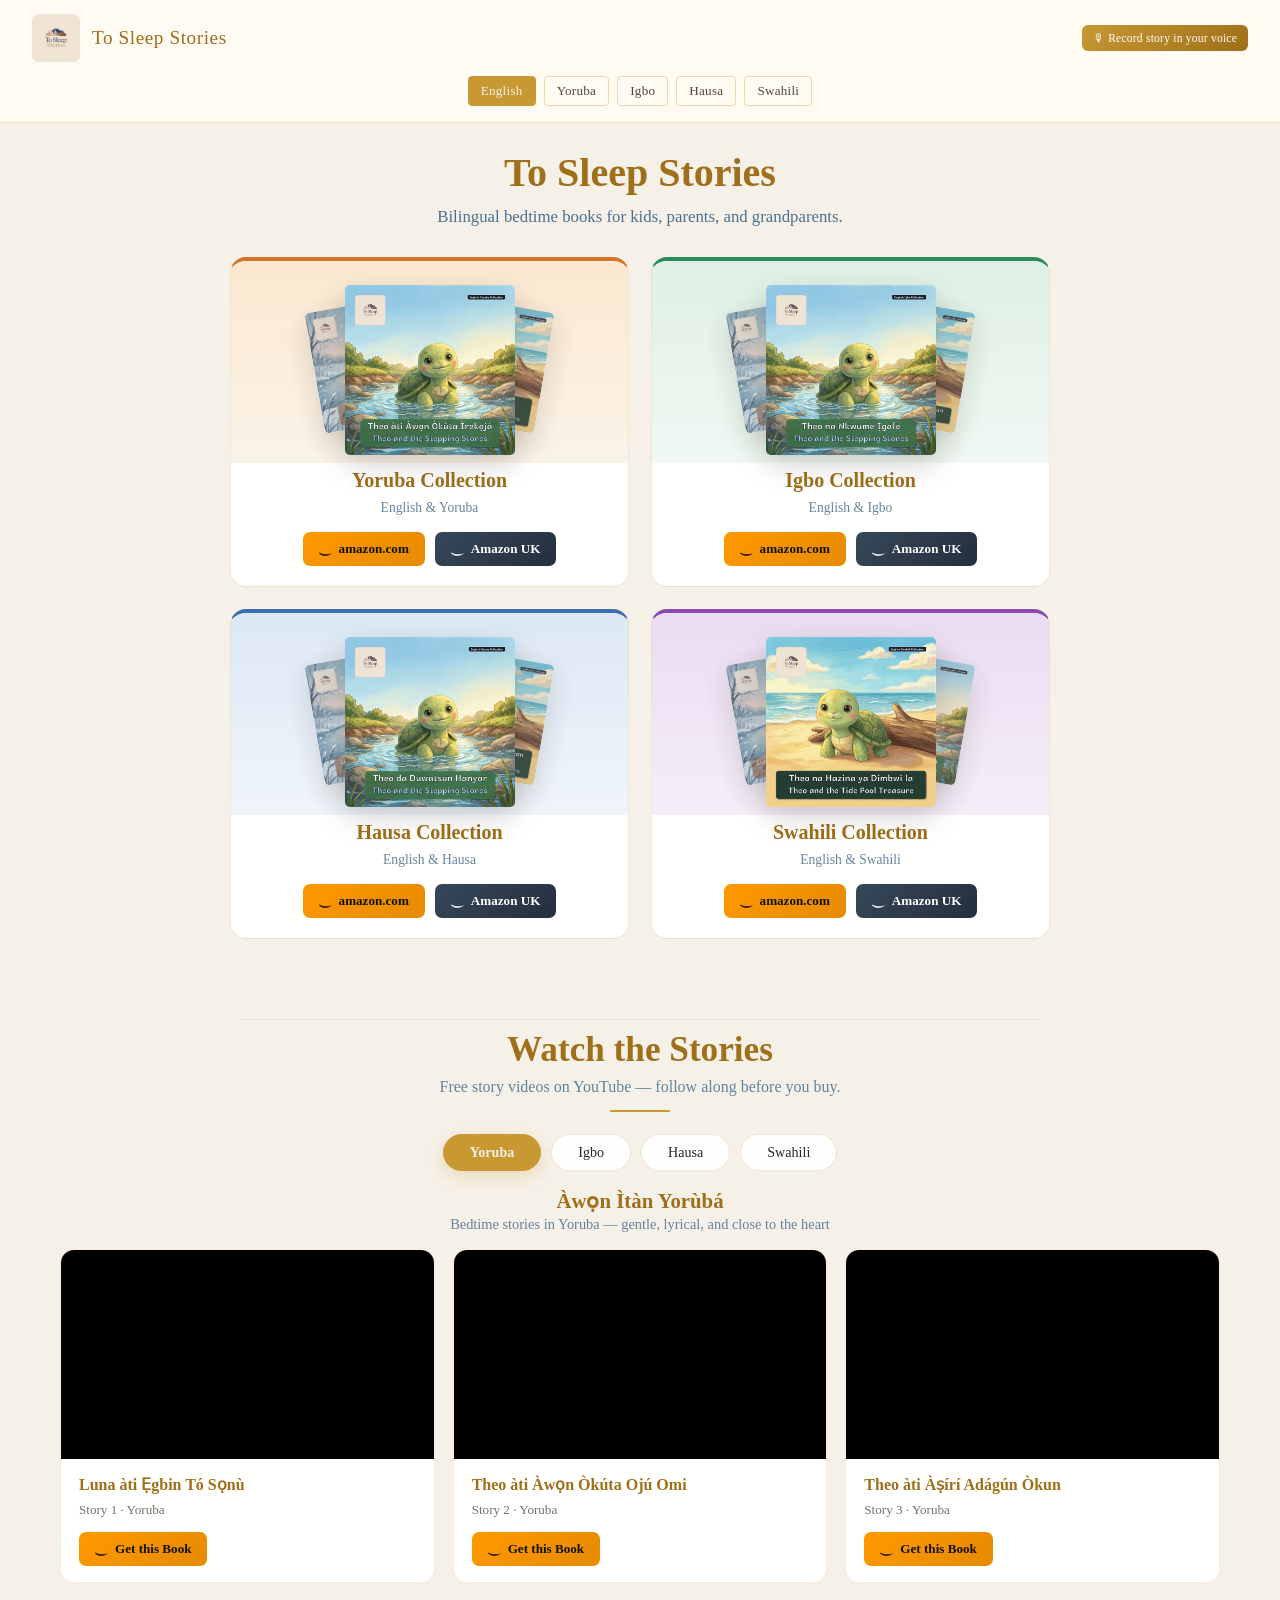
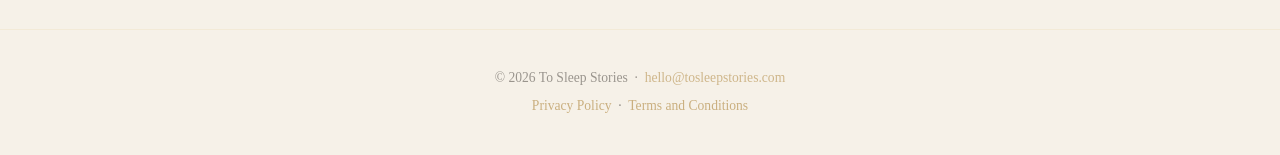
==== index.html @ c40fd9c1 "Sync title narration with video and refine nav layout. Add timed title read-along so recordings matc" ====
<!DOCTYPE html>
<html lang="en">
<head>
  <meta charset="UTF-8">
  <meta name="viewport" content="width=device-width, initial-scale=1.0">
  <title>To Sleep Stories — Bilingual Bedtime Books</title>
  <link rel="icon" type="image/png" href="logo.png">
  <script src="analytics.js"></script>
  <style>
    :root {
      --navy: #f6f1e8;
      --gold: #c89833;
      --gold-light: #9f6f19;
      --cream: #fffaf2;
      --text-light: #2b2621;
      --accent: #4b6f8f;
    }

    * { margin: 0; padding: 0; box-sizing: border-box; }

    body {
      font-family: 'Georgia', 'Times New Roman', serif;
      background: var(--navy);
      color: var(--text-light);
      overflow-x: hidden;
    }

    main { padding-top: 118px; }

    /* ── NAV ── */
    nav {
      position: fixed;
      top: 0; left: 0; right: 0;
      z-index: 100;
      display: flex;
      flex-direction: column;
      align-items: center;
      gap: 14px;
      padding: 14px 32px 16px;
      background: rgba(255, 250, 242, 0.97);
      backdrop-filter: blur(12px);
      border-bottom: 1px solid rgba(200, 152, 51, 0.25);
    }

    .nav-primary {
      display: flex;
      align-items: center;
      justify-content: center;
      gap: 52px;
      width: 100%;
    }

    .nav-logo {
      display: flex;
      align-items: center;
      gap: 12px;
      text-decoration: none;
    }

    .nav-logo img { height: 48px; border-radius: 7px; }

    .nav-logo span {
      font-size: 1.2rem;
      color: var(--gold-light);
      letter-spacing: 0.03em;
    }

    .nav-links {
      display: flex;
      align-items: center;
      justify-content: center;
      gap: 8px;
      flex-wrap: wrap;
      width: 100%;
    }

    .lang-btn {
      padding: 6px 12px;
      border: 1px solid rgba(212, 168, 71, 0.4);
      background: transparent;
      color: #52483e;
      cursor: pointer;
      border-radius: 4px;
      font-size: 0.82rem;
      letter-spacing: 0.02em;
      transition: all 0.2s;
      font-family: 'Georgia', serif;
    }

    .lang-btn:hover, .lang-btn.active {
      background: var(--gold);
      border-color: var(--gold);
      color: var(--navy);
    }

    .btn-legacy {
      display: inline-flex;
      align-items: center;
      gap: 5px;
      padding: 6px 11px;
      background: linear-gradient(135deg, #c89833, #9f6f19);
      border: none;
      border-radius: 6px;
      color: #fff;
      text-decoration: none;
      font-family: 'Georgia', serif;
      font-size: 0.72rem;
      letter-spacing: 0.02em;
      line-height: 1.25;
      transition: all 0.2s;
      white-space: nowrap;
    }

    .btn-legacy:hover {
      background: linear-gradient(135deg, #d4a840, #b07f2a);
      transform: translateY(-1px);
      box-shadow: 0 4px 14px rgba(200, 152, 51, 0.3);
    }

    @media (min-width: 641px) {
      .nav-primary {
        justify-content: space-between;
        gap: 16px;
      }
    }

    /* ── BOOKS (background + collections) ── */
    .books-section {
      position: relative;
      scroll-margin-top: 120px;
      padding: 32px 28px 40px;
      overflow: hidden;
    }

    .books-bg {
      position: absolute;
      inset: 0;
      background-image: url('assets/logo/back2.png');
      background-size: cover;
      background-repeat: no-repeat;
      background-position: center top;
      filter: brightness(0.82) saturate(1.15);
    }

    .books-overlay {
      position: absolute;
      inset: 0;
      background: linear-gradient(
        180deg,
        rgba(246, 241, 232, 0.45) 0%,
        rgba(246, 241, 232, 0.72) 35%,
        rgba(246, 241, 232, 0.9) 100%
      );
    }

    .books-content {
      position: relative;
      z-index: 1;
    }

    .books-intro-text {
      text-align: center;
      max-width: 700px;
      margin: 0 auto 28px;
    }

    .books-intro-text h1 {
      font-size: clamp(1.6rem, 3.5vw, 2.5rem);
      color: var(--gold-light);
      margin-bottom: 8px;
      line-height: 1.15;
    }

    .books-intro-text p {
      font-size: clamp(0.9rem, 1.7vw, 1.05rem);
      color: var(--accent);
      line-height: 1.5;
    }

    /* ── SECTION HEADINGS ── */
    .section-heading {
      text-align: center;
      padding: 10px 20px 6px;
    }

    .section-heading h2 {
      font-size: clamp(1.6rem, 3vw, 2.2rem);
      color: var(--gold-light);
      margin-bottom: 8px;
    }

    .section-heading p {
      font-size: 1rem;
      color: var(--accent);
      opacity: 0.85;
    }

    .divider {
      width: 60px;
      height: 2px;
      background: var(--gold);
      margin: 14px auto 0;
      border-radius: 2px;
    }

    /* ── COLLECTIONS ── */
    .collections-grid {
      display: grid;
      grid-template-columns: repeat(2, 1fr);
      gap: 22px;
      max-width: 820px;
      margin: 0 auto;
    }

    .collections-grid.single-lang {
      grid-template-columns: 1fr;
      max-width: 560px;
    }

    .collection-card {
      background: rgba(255, 255, 255, 0.94);
      border: 1px solid rgba(200, 152, 51, 0.22);
      border-radius: 16px;
      overflow: hidden;
      transition: opacity 0.25s, transform 0.25s, box-shadow 0.25s;
      backdrop-filter: blur(4px);
      border-top-width: 4px;
      scroll-margin-top: 130px;
    }

    .collection-card[data-lang="yoruba"] {
      border-top-color: #d4742a;
      background: linear-gradient(180deg, #fff8ee 0%, rgba(255, 255, 255, 0.96) 55%);
    }

    .collection-card[data-lang="yoruba"] .cover-single {
      background: linear-gradient(180deg, #fce8d0 0%, #faf3e8 100%);
    }

    .collection-card[data-lang="igbo"] {
      border-top-color: #2e8c5a;
      background: linear-gradient(180deg, #eef8f2 0%, rgba(255, 255, 255, 0.96) 55%);
    }

    .collection-card[data-lang="igbo"] .cover-single {
      background: linear-gradient(180deg, #dff0e6 0%, #f0f8f3 100%);
    }

    .collection-card[data-lang="hausa"] {
      border-top-color: #3a6eb0;
      background: linear-gradient(180deg, #eef3fa 0%, rgba(255, 255, 255, 0.96) 55%);
    }

    .collection-card[data-lang="hausa"] .cover-single {
      background: linear-gradient(180deg, #dce8f5 0%, #f0f5fb 100%);
    }

    .collection-card[data-lang="swahili"] {
      border-top-color: #8a4aad;
      background: linear-gradient(180deg, #f6eef9 0%, rgba(255, 255, 255, 0.96) 55%);
    }

    .collection-card[data-lang="swahili"] .cover-single {
      background: linear-gradient(180deg, #eadcf2 0%, #f5eef9 100%);
    }

    .collection-card.hidden {
      display: none;
    }

    .collection-card:hover {
      transform: translateY(-3px);
      box-shadow: 0 14px 34px rgba(67, 58, 44, 0.16);
    }

    .collection-card[data-lang="yoruba"]:hover { border-color: rgba(212, 116, 42, 0.45); }
    .collection-card[data-lang="igbo"]:hover { border-color: rgba(46, 140, 90, 0.45); }
    .collection-card[data-lang="hausa"]:hover { border-color: rgba(58, 110, 176, 0.45); }
    .collection-card[data-lang="swahili"]:hover { border-color: rgba(138, 74, 173, 0.45); }

    .card-shop-link {
      display: block;
      text-decoration: none;
      color: inherit;
      cursor: pointer;
    }

    .card-shop-link:hover .card-info h3 {
      color: var(--gold);
    }

    .cover-single {
      display: flex;
      justify-content: center;
      align-items: center;
      gap: 14px;
      padding: 24px 24px 8px;
    }

    .cover-stack {
      position: relative;
      width: 170px;
      flex-shrink: 0;
    }

    .cover-stack img {
      border-radius: 5px;
      box-shadow: 0 10px 28px rgba(67, 58, 44, 0.22);
    }

    .cover-peek {
      position: absolute;
      width: 72%;
      max-height: 88%;
      height: auto;
      object-fit: contain;
      opacity: 0.88;
      z-index: 1;
      filter: brightness(0.92);
    }

    .cover-peek-left {
      left: -18%;
      top: 10%;
      transform: rotate(-10deg);
    }

    .cover-peek-right {
      right: -18%;
      top: 10%;
      transform: rotate(10deg);
    }

    .cover-front {
      position: relative;
      z-index: 2;
      display: block;
      width: auto;
      max-width: 100%;
      max-height: 240px;
      height: auto;
      margin: 0 auto;
    }

    .cover-back {
      display: none;
      width: auto;
      max-width: 150px;
      max-height: 220px;
      height: auto;
      border-radius: 5px;
      box-shadow: 0 10px 28px rgba(67, 58, 44, 0.22);
      flex-shrink: 0;
    }

    .collections-grid.single-lang .cover-stack {
      width: 190px;
    }

    .collections-grid.single-lang .cover-front {
      max-height: 260px;
    }

    .card-info {
      padding: 6px 20px 14px;
      text-align: center;
    }

    .card-info h3 {
      font-size: 1.25rem;
      color: var(--gold-light);
      margin-bottom: 6px;
    }

    .card-info .card-subtitle {
      font-size: 0.85rem;
      color: var(--accent);
      opacity: 0.85;
      line-height: 1.45;
      margin-bottom: 0;
    }

    .store-links {
      display: flex;
      gap: 10px;
      justify-content: center;
      flex-wrap: wrap;
      padding: 0 20px 20px;
    }

    .btn-amazon {
      display: inline-flex;
      align-items: center;
      gap: 6px;
      padding: 9px 16px;
      background: linear-gradient(135deg, #ff9900, #e68a00);
      border-radius: 7px;
      color: #111;
      text-decoration: none;
      font-size: 0.82rem;
      font-family: 'Georgia', serif;
      font-weight: bold;
      transition: all 0.2s;
    }

    .btn-amazon:hover {
      background: linear-gradient(135deg, #ffaa20, #f09910);
      transform: translateY(-1px);
    }

    .btn-amazon-uk {
      background: linear-gradient(135deg, #37475a, #232f3e);
      color: #fff;
    }

    .btn-amazon-uk:hover {
      background: linear-gradient(135deg, #485769, #37475a);
    }

    .btn-amazon svg { width: 14px; height: 14px; flex-shrink: 0; }

    /* ── VIDEO SECTION ── */
    .section-divider {
      max-width: 800px;
      margin: 40px auto 0;
      border: none;
      border-top: 1px solid rgba(200, 152, 51, 0.14);
    }

    .lang-tabs {
      display: flex;
      justify-content: center;
      gap: 10px;
      padding: 16px 20px 0;
      flex-wrap: wrap;
    }

    .lang-tab {
      padding: 9px 26px;
      border: 1px solid rgba(212, 168, 71, 0.28);
      background: rgba(255, 255, 255, 0.92);
      color: var(--text-light);
      cursor: pointer;
      border-radius: 999px;
      font-size: 0.88rem;
      font-family: 'Georgia', serif;
      transition: all 0.2s;
    }

    .lang-tab:hover { border-color: var(--gold); color: var(--gold-light); }

    .lang-tab.active {
      background: var(--gold);
      border-color: var(--gold);
      color: var(--navy);
      font-weight: bold;
      box-shadow: 0 6px 18px rgba(200, 152, 51, 0.25);
    }

    .stories-section { padding: 18px 32px 46px; }
    #story-library { scroll-margin-top: 120px; }

    .lang-panel { display: none; }
    .lang-panel.active { display: block; }

    .lang-header { text-align: center; margin-bottom: 16px; }

    .lang-header h3 {
      font-size: 1.3rem;
      color: var(--gold-light);
      margin-bottom: 3px;
    }

    .lang-header p { color: var(--accent); font-size: 0.9rem; opacity: 0.85; }

    .stories-grid {
      display: grid;
      grid-template-columns: repeat(auto-fill, minmax(290px, 1fr));
      gap: 18px;
      max-width: 1160px;
      margin: 0 auto;
    }

    .story-card {
      background: rgba(255, 255, 255, 0.95);
      border: 1px solid rgba(200, 152, 51, 0.18);
      border-radius: 14px;
      overflow: hidden;
      transition: transform 0.25s, box-shadow 0.25s;
    }

    .story-card:hover {
      transform: translateY(-3px);
      box-shadow: 0 12px 30px rgba(67, 58, 44, 0.13);
      border-color: rgba(212, 168, 71, 0.32);
    }

    .video-wrapper {
      position: relative;
      padding-bottom: 56.25%;
      background: #000;
    }

    .video-wrapper iframe {
      position: absolute;
      inset: 0;
      width: 100%;
      height: 100%;
      border: none;
    }

    .video-placeholder {
      position: absolute;
      inset: 0;
      display: flex;
      flex-direction: column;
      align-items: center;
      justify-content: center;
      background: linear-gradient(135deg, #f7efe3, #efe3d0);
      color: rgba(72,58,37,0.7);
      font-size: 0.82rem;
      gap: 8px;
    }

    .video-placeholder .play-icon { font-size: 2.2rem; opacity: 0.4; }

    .card-body { padding: 16px 18px; }

    .card-body h4 {
      font-size: 1rem;
      color: var(--gold-light);
      margin-bottom: 6px;
    }

    .card-body p {
      font-size: 0.82rem;
      color: var(--text-light);
      opacity: 0.65;
      line-height: 1.5;
      margin-bottom: 12px;
    }

    .card-actions { display: flex; gap: 8px; align-items: center; flex-wrap: wrap; }

    /* ── FOOTER ── */
    footer {
      padding: 36px 32px;
      text-align: center;
      border-top: 1px solid rgba(212, 168, 71, 0.1);
    }

    footer p { color: var(--text-light); opacity: 0.45; font-size: 0.85rem; line-height: 1.8; }
    footer a { color: var(--gold-light); text-decoration: none; }
    footer a:hover { text-decoration: underline; }
    .footer-legal { margin-top: 4px; opacity: 0.5; }

    @media (max-width: 640px) {
      main { padding-top: 112px; }
      nav {
        padding: 10px 12px 12px;
        gap: 10px;
      }
      .nav-primary {
        justify-content: center;
        gap: 28px;
      }
      .nav-logo img { height: 42px; }
      .nav-logo span { display: none; }
      .lang-btn { padding: 5px 9px; font-size: 0.74rem; }
      .btn-legacy {
        font-size: 0.7rem;
        padding: 5px 10px;
        white-space: nowrap;
      }
      .books-section { padding: 22px 14px 32px; scroll-margin-top: 118px; }
      .collections-grid { grid-template-columns: 1fr; gap: 16px; }
      .collections-grid.single-lang { max-width: 100%; }
      .stories-section { padding: 14px 14px 36px; }
      #story-library { scroll-margin-top: 118px; }
      footer { padding: 28px 18px; }
    }
  </style>
</head>
<body>

<!-- NAV -->
<nav>
  <div class="nav-primary">
    <a class="nav-logo" href="#">
      <img src="logo.png" alt="To Sleep Stories">
      <span>To Sleep Stories</span>
    </a>
    <a class="btn-legacy" href="legacy/">🎙 Record story in your voice</a>
  </div>
  <div class="nav-links">
    <button type="button" class="lang-btn active" onclick="setNavLang('en', this)">English</button>
    <button type="button" class="lang-btn" onclick="setNavLang('yo', this)">Yoruba</button>
    <button type="button" class="lang-btn" onclick="setNavLang('ig', this)">Igbo</button>
    <button type="button" class="lang-btn" onclick="setNavLang('ha', this)">Hausa</button>
    <button type="button" class="lang-btn" onclick="setNavLang('sw', this)">Swahili</button>
  </div>
</nav>

<main>

<!-- BOOKS -->
<section id="books" class="books-section">
  <div class="books-bg"></div>
  <div class="books-overlay"></div>
  <div class="books-content">
    <div class="books-intro-text">
      <h1 id="hero-title">To Sleep Stories</h1>
      <p id="hero-subtitle">Bilingual bedtime books for kids, parents, and grandparents.</p>
    </div>

    <div class="collections-grid" id="collections-grid">

  <div class="collection-card" id="collection-yoruba" data-lang="yoruba" data-cover-story="2">
    <a class="card-shop-link" href="https://www.amazon.com/dp/B0H2WSWPRH" target="_blank" rel="noopener"
       onclick="typeof clarity !== 'undefined' && clarity('event', 'collection_click', {lang:'yoruba',store:'us'})">
      <div class="cover-single">
        <div class="cover-stack">
          <img class="cover-peek cover-peek-left" src="assets/covers/1/yoruba/front.png" alt="" loading="lazy">
          <img class="cover-peek cover-peek-right" src="assets/covers/3/yoruba/front.png" alt="" loading="lazy">
          <img class="cover-front" src="assets/covers/2/yoruba/front.png" alt="Yoruba collection" loading="lazy">
        </div>
        <img class="cover-back" src="assets/covers/2/yoruba/back.png" alt="Yoruba collection back" loading="lazy">
      </div>
      <div class="card-info">
        <h3>Yoruba Collection</h3>
        <p class="card-subtitle">English &amp; Yoruba</p>
      </div>
    </a>
    <div class="store-links">
      <a class="btn-amazon" href="https://www.amazon.com/dp/B0H2WSWPRH" target="_blank" rel="noopener"
         onclick="typeof clarity !== 'undefined' && clarity('event', 'collection_click', {lang:'yoruba',store:'us'})">
        <svg viewBox="0 0 24 24" fill="currentColor"><path d="M.045 18.02c.072-.116.187-.124.348-.022 3.636 2.11 7.594 3.166 11.87 3.166 2.852 0 5.668-.533 8.447-1.595l.315-.14c.138-.06.234-.1.293-.13.226-.088.39-.046.494.124.104.17.06.336-.128.496-1.865 1.504-4.012 2.578-6.44 3.224-2.43.646-4.865.754-7.308.327-2.442-.428-4.7-1.348-6.77-2.762-.172-.116-.195-.224-.12-.34z"/></svg>
        amazon.com
      </a>
      <a class="btn-amazon btn-amazon-uk" href="https://www.amazon.co.uk/dp/B0H2WSWPRH" target="_blank" rel="noopener"
         onclick="typeof clarity !== 'undefined' && clarity('event', 'collection_click', {lang:'yoruba',store:'uk'})">
        <svg viewBox="0 0 24 24" fill="currentColor"><path d="M.045 18.02c.072-.116.187-.124.348-.022 3.636 2.11 7.594 3.166 11.87 3.166 2.852 0 5.668-.533 8.447-1.595l.315-.14c.138-.06.234-.1.293-.13.226-.088.39-.046.494.124.104.17.06.336-.128.496-1.865 1.504-4.012 2.578-6.44 3.224-2.43.646-4.865.754-7.308.327-2.442-.428-4.7-1.348-6.77-2.762-.172-.116-.195-.224-.12-.34z"/></svg>
        Amazon UK
      </a>
    </div>
  </div>

  <div class="collection-card" id="collection-igbo" data-lang="igbo" data-cover-story="1">
    <a class="card-shop-link" href="https://www.amazon.com/dp/B0H2WQKRN5" target="_blank" rel="noopener"
       onclick="typeof clarity !== 'undefined' && clarity('event', 'collection_click', {lang:'igbo',store:'us'})">
      <div class="cover-single">
        <div class="cover-stack">
          <img class="cover-peek cover-peek-left" src="assets/covers/2/igbo/front.png" alt="" loading="lazy">
          <img class="cover-peek cover-peek-right" src="assets/covers/3/igbo/front.png" alt="" loading="lazy">
          <img class="cover-front" src="assets/covers/1/igbo/front.png" alt="Igbo collection" loading="lazy">
        </div>
        <img class="cover-back" src="assets/covers/1/igbo/back.png" alt="Igbo collection back" loading="lazy">
      </div>
      <div class="card-info">
        <h3>Igbo Collection</h3>
        <p class="card-subtitle">English &amp; Igbo</p>
      </div>
    </a>
    <div class="store-links">
      <a class="btn-amazon" href="https://www.amazon.com/dp/B0H2WQKRN5" target="_blank" rel="noopener"
         onclick="typeof clarity !== 'undefined' && clarity('event', 'collection_click', {lang:'igbo',store:'us'})">
        <svg viewBox="0 0 24 24" fill="currentColor"><path d="M.045 18.02c.072-.116.187-.124.348-.022 3.636 2.11 7.594 3.166 11.87 3.166 2.852 0 5.668-.533 8.447-1.595l.315-.14c.138-.06.234-.1.293-.13.226-.088.39-.046.494.124.104.17.06.336-.128.496-1.865 1.504-4.012 2.578-6.44 3.224-2.43.646-4.865.754-7.308.327-2.442-.428-4.7-1.348-6.77-2.762-.172-.116-.195-.224-.12-.34z"/></svg>
        amazon.com
      </a>
      <a class="btn-amazon btn-amazon-uk" href="https://www.amazon.co.uk/dp/B0H2WQKRN5" target="_blank" rel="noopener"
         onclick="typeof clarity !== 'undefined' && clarity('event', 'collection_click', {lang:'igbo',store:'uk'})">
        <svg viewBox="0 0 24 24" fill="currentColor"><path d="M.045 18.02c.072-.116.187-.124.348-.022 3.636 2.11 7.594 3.166 11.87 3.166 2.852 0 5.668-.533 8.447-1.595l.315-.14c.138-.06.234-.1.293-.13.226-.088.39-.046.494.124.104.17.06.336-.128.496-1.865 1.504-4.012 2.578-6.44 3.224-2.43.646-4.865.754-7.308.327-2.442-.428-4.7-1.348-6.77-2.762-.172-.116-.195-.224-.12-.34z"/></svg>
        Amazon UK
      </a>
    </div>
  </div>

  <div class="collection-card" id="collection-hausa" data-lang="hausa" data-cover-story="3">
    <a class="card-shop-link" href="https://www.amazon.com/dp/B0H2WWZ16B" target="_blank" rel="noopener"
       onclick="typeof clarity !== 'undefined' && clarity('event', 'collection_click', {lang:'hausa',store:'us'})">
      <div class="cover-single">
        <div class="cover-stack">
          <img class="cover-peek cover-peek-left" src="assets/covers/1/hausa/front.png" alt="" loading="lazy">
          <img class="cover-peek cover-peek-right" src="assets/covers/2/hausa/front.png" alt="" loading="lazy">
          <img class="cover-front" src="assets/covers/3/hausa/front.png" alt="Hausa collection" loading="lazy">
        </div>
        <img class="cover-back" src="assets/covers/3/hausa/back.png" alt="Hausa collection back" loading="lazy">
      </div>
      <div class="card-info">
        <h3>Hausa Collection</h3>
        <p class="card-subtitle">English &amp; Hausa</p>
      </div>
    </a>
    <div class="store-links">
      <a class="btn-amazon" href="https://www.amazon.com/dp/B0H2WWZ16B" target="_blank" rel="noopener"
         onclick="typeof clarity !== 'undefined' && clarity('event', 'collection_click', {lang:'hausa',store:'us'})">
        <svg viewBox="0 0 24 24" fill="currentColor"><path d="M.045 18.02c.072-.116.187-.124.348-.022 3.636 2.11 7.594 3.166 11.87 3.166 2.852 0 5.668-.533 8.447-1.595l.315-.14c.138-.06.234-.1.293-.13.226-.088.39-.046.494.124.104.17.06.336-.128.496-1.865 1.504-4.012 2.578-6.44 3.224-2.43.646-4.865.754-7.308.327-2.442-.428-4.7-1.348-6.77-2.762-.172-.116-.195-.224-.12-.34z"/></svg>
        amazon.com
      </a>
      <a class="btn-amazon btn-amazon-uk" href="https://www.amazon.co.uk/dp/B0H2WWZ16B" target="_blank" rel="noopener"
         onclick="typeof clarity !== 'undefined' && clarity('event', 'collection_click', {lang:'hausa',store:'uk'})">
        <svg viewBox="0 0 24 24" fill="currentColor"><path d="M.045 18.02c.072-.116.187-.124.348-.022 3.636 2.11 7.594 3.166 11.87 3.166 2.852 0 5.668-.533 8.447-1.595l.315-.14c.138-.06.234-.1.293-.13.226-.088.39-.046.494.124.104.17.06.336-.128.496-1.865 1.504-4.012 2.578-6.44 3.224-2.43.646-4.865.754-7.308.327-2.442-.428-4.7-1.348-6.77-2.762-.172-.116-.195-.224-.12-.34z"/></svg>
        Amazon UK
      </a>
    </div>
  </div>

  <div class="collection-card" id="collection-swahili" data-lang="swahili" data-cover-story="1">
    <a class="card-shop-link" href="https://www.amazon.com/dp/B0H2WRTMJX" target="_blank" rel="noopener"
       onclick="typeof clarity !== 'undefined' && clarity('event', 'collection_click', {lang:'swahili',store:'us'})">
      <div class="cover-single">
        <div class="cover-stack">
          <img class="cover-peek cover-peek-left" src="assets/covers/2/swahili/front.png" alt="" loading="lazy">
          <img class="cover-peek cover-peek-right" src="assets/covers/3/swahili/front.png" alt="" loading="lazy">
          <img class="cover-front" src="assets/covers/1/swahili/front.png" alt="Swahili collection" loading="lazy">
        </div>
        <img class="cover-back" src="assets/covers/1/swahili/back.png" alt="Swahili collection back" loading="lazy">
      </div>
      <div class="card-info">
        <h3>Swahili Collection</h3>
        <p class="card-subtitle">English &amp; Swahili</p>
      </div>
    </a>
    <div class="store-links">
      <a class="btn-amazon" href="https://www.amazon.com/dp/B0H2WRTMJX" target="_blank" rel="noopener"
         onclick="typeof clarity !== 'undefined' && clarity('event', 'collection_click', {lang:'swahili',store:'us'})">
        <svg viewBox="0 0 24 24" fill="currentColor"><path d="M.045 18.02c.072-.116.187-.124.348-.022 3.636 2.11 7.594 3.166 11.87 3.166 2.852 0 5.668-.533 8.447-1.595l.315-.14c.138-.06.234-.1.293-.13.226-.088.39-.046.494.124.104.17.06.336-.128.496-1.865 1.504-4.012 2.578-6.44 3.224-2.43.646-4.865.754-7.308.327-2.442-.428-4.7-1.348-6.77-2.762-.172-.116-.195-.224-.12-.34z"/></svg>
        amazon.com
      </a>
      <a class="btn-amazon btn-amazon-uk" href="https://www.amazon.co.uk/dp/B0H2WRTMJX" target="_blank" rel="noopener"
         onclick="typeof clarity !== 'undefined' && clarity('event', 'collection_click', {lang:'swahili',store:'uk'})">
        <svg viewBox="0 0 24 24" fill="currentColor"><path d="M.045 18.02c.072-.116.187-.124.348-.022 3.636 2.11 7.594 3.166 11.87 3.166 2.852 0 5.668-.533 8.447-1.595l.315-.14c.138-.06.234-.1.293-.13.226-.088.39-.046.494.124.104.17.06.336-.128.496-1.865 1.504-4.012 2.578-6.44 3.224-2.43.646-4.865.754-7.308.327-2.442-.428-4.7-1.348-6.77-2.762-.172-.116-.195-.224-.12-.34z"/></svg>
        Amazon UK
      </a>
    </div>
  </div>

    </div>
  </div>
</section>

<hr class="section-divider">

<!-- WATCH STORIES -->
<div id="watch" class="section-heading">
  <h2>Watch the Stories</h2>
  <p>Free story videos on YouTube — follow along before you buy.</p>
  <div class="divider"></div>
</div>

<div class="lang-tabs">
  <button type="button" class="lang-tab active" data-lang="yoruba" onclick="showLang('yoruba')">Yoruba</button>
  <button type="button" class="lang-tab" data-lang="igbo" onclick="showLang('igbo')">Igbo</button>
  <button type="button" class="lang-tab" data-lang="hausa" onclick="showLang('hausa')">Hausa</button>
  <button type="button" class="lang-tab" data-lang="swahili" onclick="showLang('swahili')">Swahili</button>
</div>

<div class="stories-section" id="story-library">

  <div class="lang-panel active" id="panel-yoruba">
    <div class="lang-header">
      <h3>Àwọn Ìtàn Yorùbá</h3>
      <p>Bedtime stories in Yoruba — gentle, lyrical, and close to the heart</p>
    </div>
    <div class="stories-grid" id="grid-yoruba"></div>
  </div>

  <div class="lang-panel" id="panel-igbo">
    <div class="lang-header">
      <h3>Akụkọ Igbo</h3>
      <p>Bedtime stories in Igbo — warm, vivid, and full of wonder</p>
    </div>
    <div class="stories-grid" id="grid-igbo"></div>
  </div>

  <div class="lang-panel" id="panel-hausa">
    <div class="lang-header">
      <h3>Labarun Hausa</h3>
      <p>Bedtime stories in Hausa — calming tales for quiet evenings</p>
    </div>
    <div class="stories-grid" id="grid-hausa"></div>
  </div>

  <div class="lang-panel" id="panel-swahili">
    <div class="lang-header">
      <h3>Hadithi za Kiswahili</h3>
      <p>Bedtime stories in Swahili — soothing stories for calm evenings</p>
    </div>
    <div class="stories-grid" id="grid-swahili"></div>
  </div>

</div>

<!-- FOOTER -->
<footer>
  <p>
    © 2026 To Sleep Stories &nbsp;·&nbsp;
    <a href="mailto:hello@tosleepstories.com">hello@tosleepstories.com</a>
  </p>
  <p class="footer-legal">
    <a href="privacy.html">Privacy Policy</a> &nbsp;·&nbsp;
    <a href="terms.html">Terms and Conditions</a>
  </p>
</footer>

</main>

<script>
  // ── CONFIG (auto-synced — do not edit by hand) ───────────────────────────
  // Source of truth: publishing/website-links.json
  // Run: python publishing/update_website.py

  const STORIES = [
    {
      id: 1,
      titles: {
        yoruba:  "Luna àti Ẹgbin Tó Sọnù",
        igbo:    "Luna na Egbe Nọọrọ Mmiri Ozuzo",
        hausa:   "Luna da Hedgehog Da Ya ɓace",
        swahili: "Luna na Kipanga Kilichopotea",
        en:      "Luna and the Lost Hedgehog"
      },
      youtubeIds: {
        yoruba:  "IU6rjYPzv-A",
        igbo:  "W98TYDRQflQ",
        hausa:  "eDXDxUV-kWA",
        swahili:  "6pLeK1L_vA4"
      },
      amazonLinks: {
        yoruba:  "https://www.amazon.com/dp/B0H1CRG78W",
        igbo:  "https://www.amazon.com/dp/B0H1CMSH3G",
        hausa:  "https://www.amazon.com/dp/B0H1JBSYCP",
        swahili:  "https://www.amazon.com/dp/B0H1CN91J6"
      }
    },
    {
      id: 2,
      titles: {
        yoruba:  "Theo àti Àwọn Òkúta Ojú Omi",
        igbo:    "Theo na Nkume Ịgafe Mmiri",
        hausa:   "Theo da Duwatsun Kafa a Kogi",
        swahili: "Theo na Mawe ya Kuvuka",
        en:      "Theo and the Stepping Stones"
      },
      youtubeIds: {
        yoruba:  "wwQoISsqCCI",
        igbo:  "tGPy4L9aS6I",
        hausa:  "x-uTCtW1N38",
        swahili:  "f50QVY2RbLs"
      },
      amazonLinks: {
        yoruba:  "https://www.amazon.com/dp/B0H2CS1R43",
        igbo:  "https://www.amazon.com/dp/B0H2CSC61F",
        hausa:  "https://www.amazon.com/dp/B0H236TNF6",
        swahili:  "https://www.amazon.com/dp/B0H235ZF6D"
      }
    },
    {
      id: 3,
      titles: {
        yoruba:  "Theo àti Àṣírí Adágún Òkun",
        igbo:    "Theo na Akụ Nọ n'Ogige Mmiri Ụ̄tọ̄",
        hausa:   "Theo da Hazinar Ruwan Teku",
        swahili: "Theo na Hazina ya Dimbwi la Bahari",
        en:      "Theo and the Tide Pool Treasure"
      },
      youtubeIds: {
        yoruba:  "Jc7hps0Wcms",
        igbo:  "edGWdr5ZbgY",
        hausa:  "RtbIne7cqlI",
        swahili:  "KqNTEJKkLT8"
      },
      amazonLinks: {
        yoruba:  "https://www.amazon.com/dp/B0H2S4XM31",
        igbo:  "https://www.amazon.com/dp/B0H3DTCWKL",
        hausa:  "https://www.amazon.com/dp/B0H2S2XTQ8",
        swahili:  "https://www.amazon.com/dp/B0H2S4KMTG"
      }
    }
  ];

  const LANG_LABELS = {
    yoruba:  { name: "Yoruba" },
    igbo:    { name: "Igbo" },
    hausa:   { name: "Hausa" },
    swahili: { name: "Swahili" }
  };

  const HERO_CONTENT = {
    en: {
      title: "To Sleep Stories",
      subtitle: "Bilingual bedtime books for kids, parents, and grandparents."
    },
    yo: {
      title: "Àwọn Ìtàn Ìsun",
      subtitle: "Àwọn ìwé ìtàn oníbeji fún ìsinmi alẹ́ — rọrùn láti tẹ̀lé."
    },
    ig: {
      title: "Akụkọ Ụra",
      subtitle: "Akwụkwọ akụkọ asụsụ abụọ maka ụra dị jụụ — dị mfe iso."
    },
    ha: {
      title: "Labaran Barci",
      subtitle: "Littattafan labarai masu harsuna biyu don barci mai kyau."
    },
    sw: {
      title: "Hadithi za Kulala",
      subtitle: "Vitabu vya hadithi za lugha mbili kwa usingizi mzuri."
    }
  };

  const NAV_TO_STORY_LANG = {
    yo: 'yoruba',
    ig: 'igbo',
    ha: 'hausa',
    sw: 'swahili'
  };

  function showLang(lang) {
    document.querySelectorAll('.lang-panel').forEach(p => p.classList.remove('active'));
    document.querySelectorAll('.lang-tab').forEach(t => t.classList.remove('active'));
    const panel = document.getElementById('panel-' + lang);
    if (panel) panel.classList.add('active');
    const tab = document.querySelector('.lang-tab[data-lang="' + lang + '"]');
    if (tab) tab.classList.add('active');
  }

  const STORY_LANG_TO_NAV = {
    yoruba: 'yo',
    igbo: 'ig',
    hausa: 'ha',
    swahili: 'sw',
  };

  function scrollToBookLinks(lang) {
    const navCode = STORY_LANG_TO_NAV[lang];
    if (navCode) {
      const navBtn = document.querySelector('.nav-links .lang-btn[onclick*="\'' + navCode + '\'"]');
      if (navBtn) setNavLang(navCode, navBtn);
    }
    requestAnimationFrame(() => {
      const card = document.getElementById('collection-' + lang);
      const target = card || document.getElementById('books');
      if (target) target.scrollIntoView({ behavior: 'smooth', block: 'start' });
    });
  }

  function setNavLang(lang, btn) {
    const c = HERO_CONTENT[lang] || HERO_CONTENT.en;
    document.getElementById('hero-title').textContent = c.title;
    document.getElementById('hero-subtitle').textContent = c.subtitle;
    document.querySelectorAll('.lang-btn').forEach(b => b.classList.remove('active'));
    if (btn) btn.classList.add('active');

    const grid = document.getElementById('collections-grid');
    const storyLang = NAV_TO_STORY_LANG[lang];

    document.querySelectorAll('.collection-card').forEach(card => {
      if (lang === 'en') {
        card.classList.remove('hidden');
      } else {
        card.classList.toggle('hidden', card.dataset.lang !== storyLang);
      }
    });

    if (lang === 'en') {
      grid.classList.remove('single-lang');
    } else {
      grid.classList.add('single-lang');
      showLang(storyLang);
    }
  }

  const LANG_KEYS = ['yoruba', 'igbo', 'hausa', 'swahili'];

  document.querySelectorAll('.collection-card[data-lang]').forEach(card => {
    const lang = card.dataset.lang;
    const featured = Math.floor(Math.random() * 3) + 1;
    const others = [1, 2, 3].filter(s => s !== featured);
    card.dataset.coverStory = featured;

    const base = (story) => 'assets/covers/' + story + '/' + lang + '/';
    const front = card.querySelector('.cover-front');
    const back = card.querySelector('.cover-back');
    const peekL = card.querySelector('.cover-peek-left');
    const peekR = card.querySelector('.cover-peek-right');

    if (front) front.src = base(featured) + 'front.png';
    if (back) back.src = base(featured) + 'back.png';
    if (peekL) peekL.src = base(others[0]) + 'front.png';
    if (peekR) peekR.src = base(others[1]) + 'front.png';
  });

  LANG_KEYS.forEach(lang => {
    const grid = document.getElementById('grid-' + lang);
    STORIES.forEach(story => {
      const ytId = story.youtubeIds[lang];
      const title = story.titles[lang];

      let videoHtml;
      if (ytId) {
        videoHtml = `<iframe src="https://www.youtube.com/embed/${ytId}" title="${title}" allowfullscreen loading="lazy"></iframe>`;
      } else {
        videoHtml = `<div class="video-placeholder"><span class="play-icon">▶</span><span>Video coming soon</span></div>`;
      }

      grid.innerHTML += `
        <div class="story-card">
          <div class="video-wrapper">${videoHtml}</div>
          <div class="card-body">
            <h4>${title}</h4>
            <p>Story ${story.id} · ${LANG_LABELS[lang].name}</p>
            <div class="card-actions">
              <a class="btn-amazon" href="#books" onclick="event.preventDefault(); scrollToBookLinks('${lang}')">
                <svg viewBox="0 0 24 24" fill="currentColor"><path d="M.045 18.02c.072-.116.187-.124.348-.022 3.636 2.11 7.594 3.166 11.87 3.166 2.852 0 5.668-.533 8.447-1.595l.315-.14c.138-.06.234-.1.293-.13.226-.088.39-.046.494.124.104.17.06.336-.128.496-1.865 1.504-4.012 2.578-6.44 3.224-2.43.646-4.865.754-7.308.327-2.442-.428-4.7-1.348-6.77-2.762-.172-.116-.195-.224-.12-.34z"/></svg>
                Get this Book
              </a>
            </div>
          </div>
        </div>`;
    });
  });
</script>
</body>
</html>
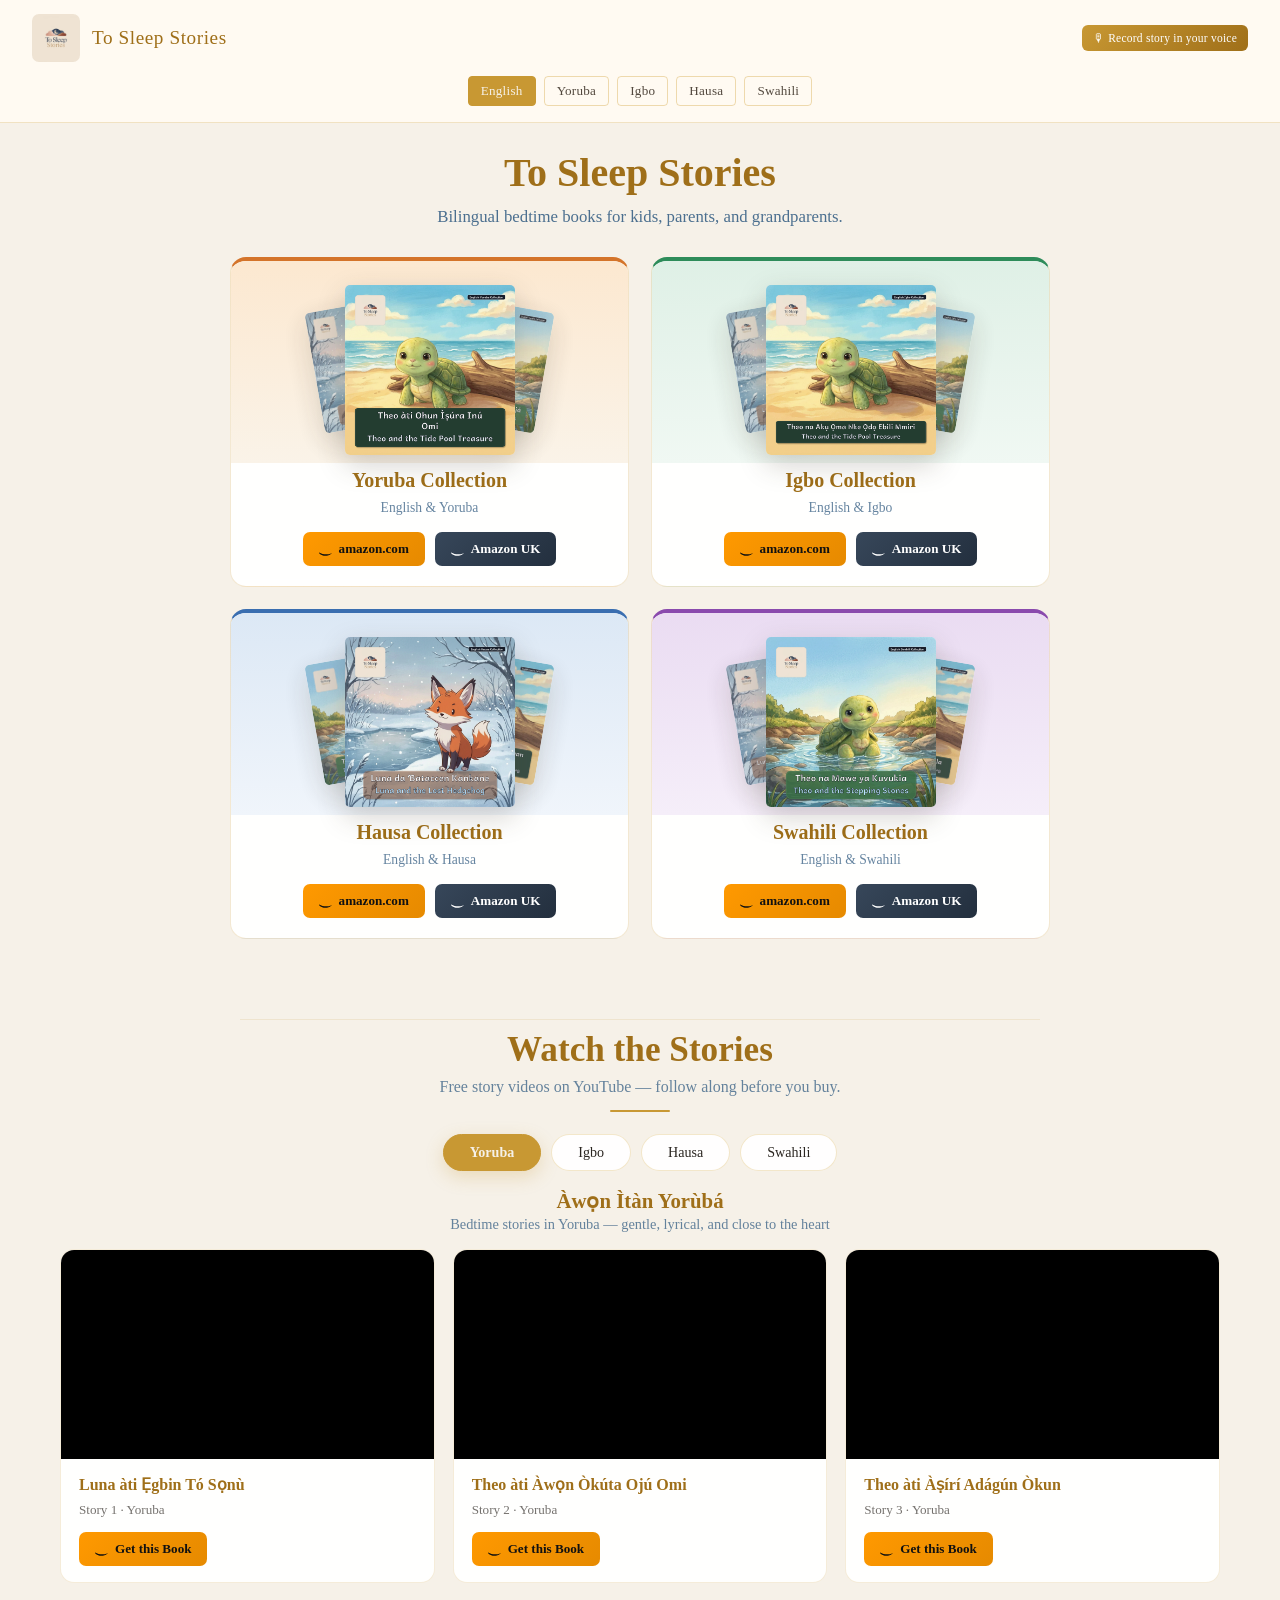
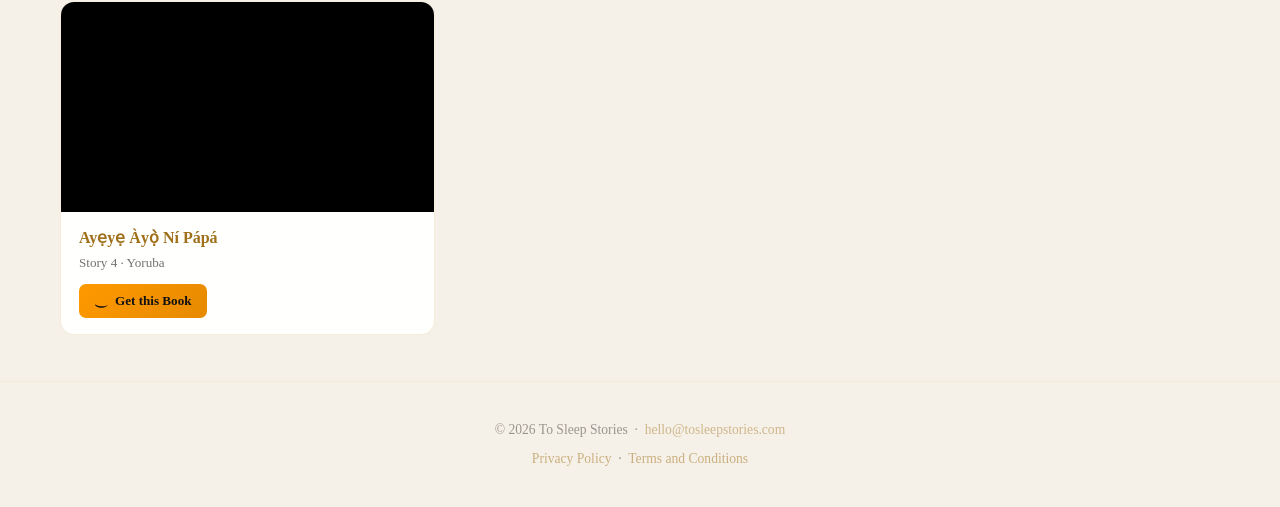
==== commit fef0929d: "x" ====
--- a/index.html
+++ b/index.html
@@ -876,6 +876,28 @@
         hausa:  "https://www.amazon.com/dp/B0H2S2XTQ8",
         swahili:  "https://www.amazon.com/dp/B0H2S4KMTG"
       }
+    },
+    {
+      id: 4,
+      titles: {
+        yoruba:  "Ayẹyẹ Àyọ̀ Ní Pápá",
+        igbo:    "Ọṅụ Na-Enwu N'Ọhịa Ahịhịa",
+        hausa:   "Biki Mai Daɗi a Filin Ciyawa",
+        swahili: "Sherehe ya Furaha Uwandani",
+        en:      "A Joyful Celebration in the Meadow"
+      },
+      youtubeIds: {
+        yoruba:  "2ZDtdsoY7LI",
+        igbo:    "SlVZmyX8xB0",
+        hausa:   "2rYMmQXbphk",
+        swahili: "QJ8LhfHPXzI"
+      },
+      amazonLinks: {
+        yoruba:  "#",
+        igbo:    "#",
+        hausa:   "#",
+        swahili: "#"
+      }
     }
   ];
 
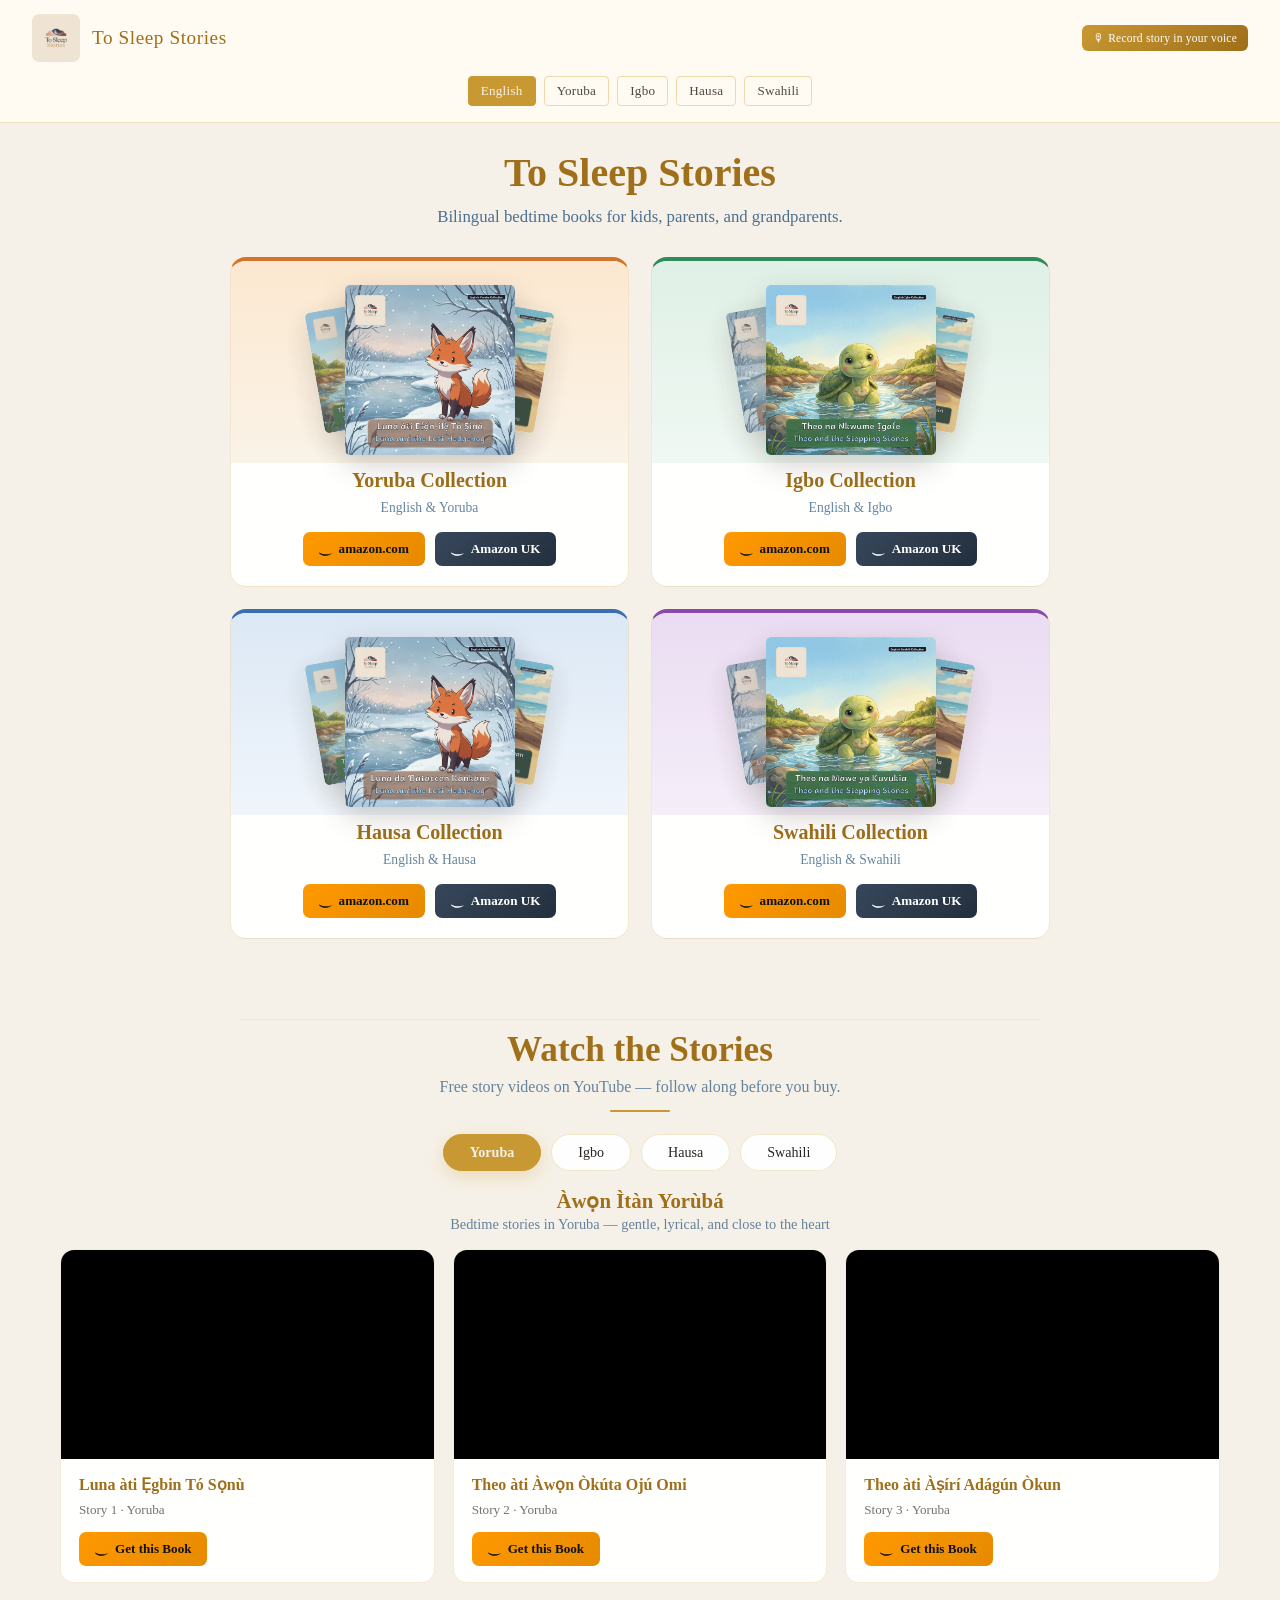
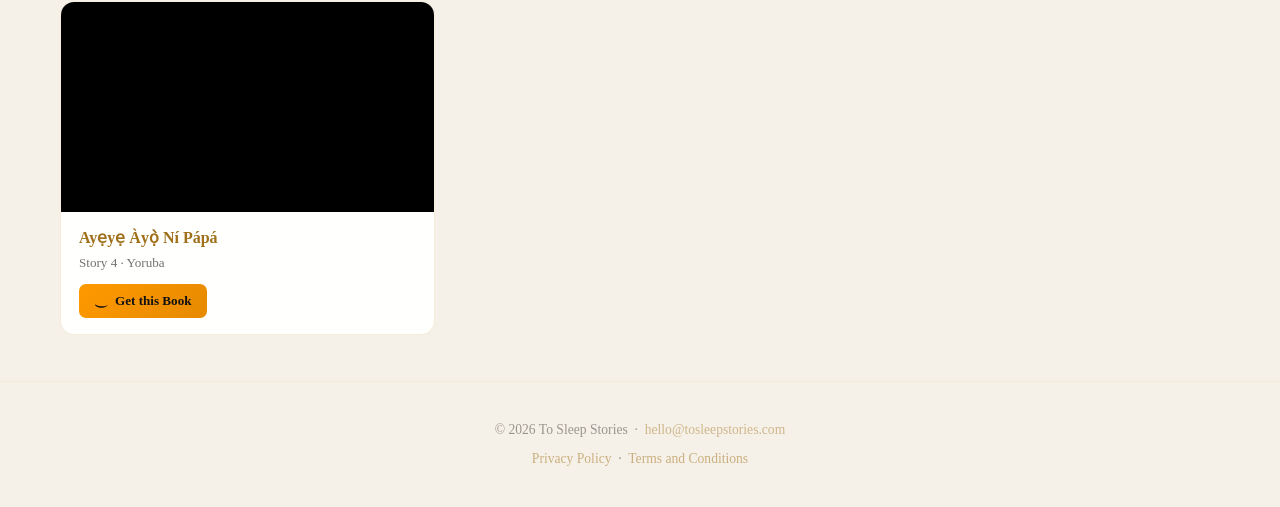
==== commit 91428a29: "Update index.html" ====
--- a/index.html
+++ b/index.html
@@ -887,16 +887,16 @@
         en:      "A Joyful Celebration in the Meadow"
       },
       youtubeIds: {
-        yoruba:  "2ZDtdsoY7LI",
-        igbo:    "SlVZmyX8xB0",
-        hausa:   "2rYMmQXbphk",
-        swahili: "QJ8LhfHPXzI"
+        yoruba:  "WujdDpVVgXg",
+        igbo:  "wtYtMdSZ7EE",
+        hausa:  "KFixSCBLUHE",
+        swahili:  "hV77cG_nPtk"
       },
       amazonLinks: {
         yoruba:  "#",
-        igbo:    "#",
-        hausa:   "#",
-        swahili: "#"
+        igbo:  "#",
+        hausa:  "#",
+        swahili:  "#"
       }
     }
   ];
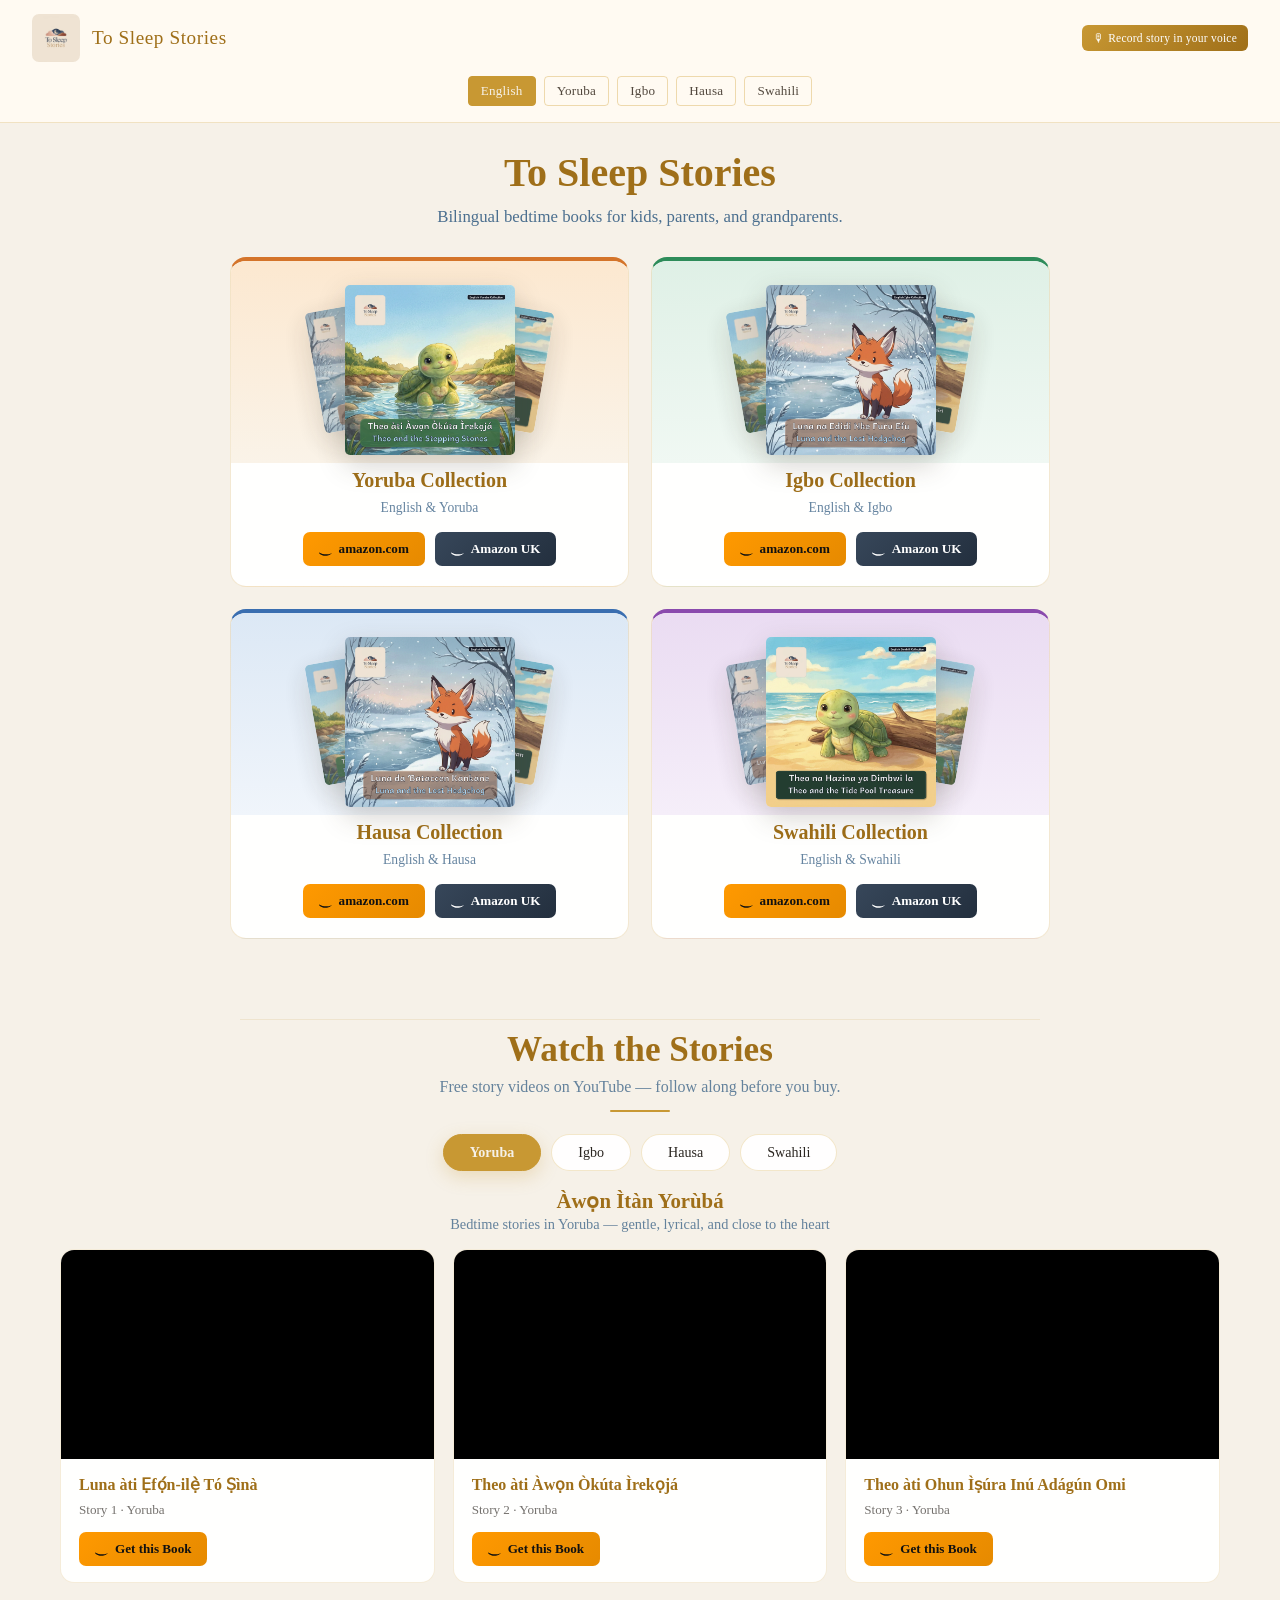
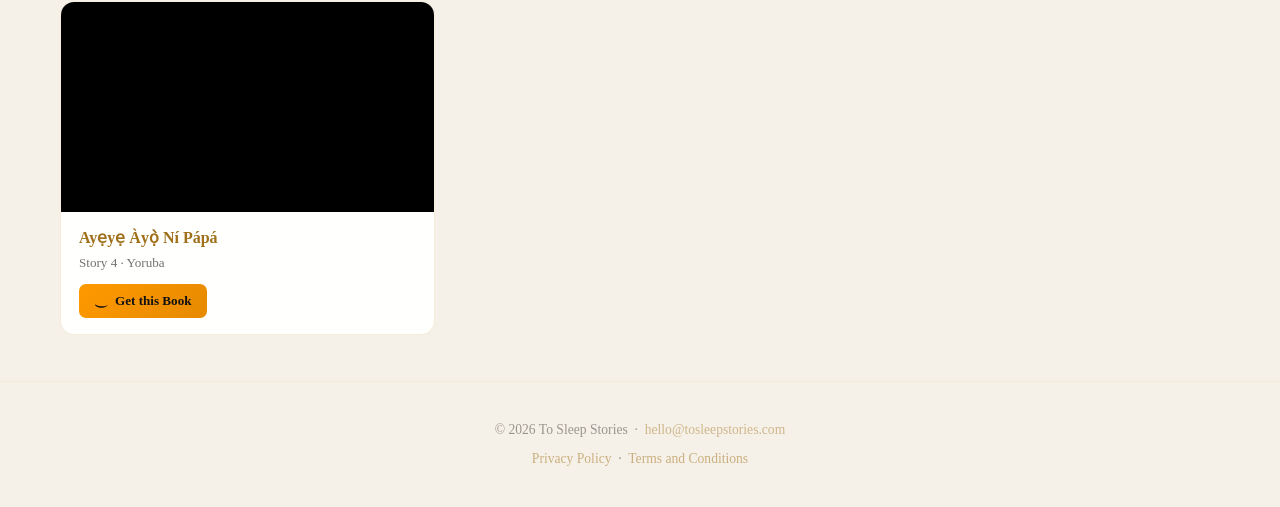
==== commit f99b116b: "Point story videos at the re-voiced YouTube uploads; use canonical book titles Synced from bedtime_s" ====
--- a/index.html
+++ b/index.html
@@ -814,17 +814,17 @@
     {
       id: 1,
       titles: {
-        yoruba:  "Luna àti Ẹgbin Tó Sọnù",
-        igbo:    "Luna na Egbe Nọọrọ Mmiri Ozuzo",
-        hausa:   "Luna da Hedgehog Da Ya ɓace",
-        swahili: "Luna na Kipanga Kilichopotea",
+        yoruba:  "Luna àti Ẹfọ́n-ilẹ̀ Tó Ṣìnà",
+        igbo:    "Luna na Edidi Nke Furu Efu",
+        hausa:   "Luna da Ɓataccen Kankane",
+        swahili: "Luna na Kalunguyu Aliyepotea",
         en:      "Luna and the Lost Hedgehog"
       },
       youtubeIds: {
-        yoruba:  "IU6rjYPzv-A",
-        igbo:  "W98TYDRQflQ",
+        yoruba:  "v9WIfKdSSSg",
+        igbo:  "rfdZY3Zdm2Q",
         hausa:  "eDXDxUV-kWA",
-        swahili:  "6pLeK1L_vA4"
+        swahili:  "DUGPVWQva5Q"
       },
       amazonLinks: {
         yoruba:  "https://www.amazon.com/dp/B0H1CRG78W",
@@ -836,17 +836,17 @@
     {
       id: 2,
       titles: {
-        yoruba:  "Theo àti Àwọn Òkúta Ojú Omi",
-        igbo:    "Theo na Nkume Ịgafe Mmiri",
-        hausa:   "Theo da Duwatsun Kafa a Kogi",
-        swahili: "Theo na Mawe ya Kuvuka",
+        yoruba:  "Theo àti Àwọn Òkúta Ìrekọjá",
+        igbo:    "Theo na Nkwume Ịgafe",
+        hausa:   "Theo da Duwatsun Hanyar Ketarewa",
+        swahili: "Theo na Mawe ya Kuvukia",
         en:      "Theo and the Stepping Stones"
       },
       youtubeIds: {
-        yoruba:  "wwQoISsqCCI",
-        igbo:  "tGPy4L9aS6I",
-        hausa:  "x-uTCtW1N38",
-        swahili:  "f50QVY2RbLs"
+        yoruba:  "19B8AlryHAA",
+        igbo:  "d1SeZsXToGk",
+        hausa:  "s5-6ArlBy_4",
+        swahili:  "BfPb0kApKyM"
       },
       amazonLinks: {
         yoruba:  "https://www.amazon.com/dp/B0H2CS1R43",
@@ -858,17 +858,17 @@
     {
       id: 3,
       titles: {
-        yoruba:  "Theo àti Àṣírí Adágún Òkun",
-        igbo:    "Theo na Akụ Nọ n'Ogige Mmiri Ụ̄tọ̄",
-        hausa:   "Theo da Hazinar Ruwan Teku",
-        swahili: "Theo na Hazina ya Dimbwi la Bahari",
+        yoruba:  "Theo àti Ohun Ìṣúra Inú Adágún Omi",
+        igbo:    "Theo na Akụ Ọma Nke Ọdọ Ebili Mmiri",
+        hausa:   "Theo da Taskar Ramin Ruwan Teku",
+        swahili: "Theo na Hazina ya Dimbwi la Maji",
         en:      "Theo and the Tide Pool Treasure"
       },
       youtubeIds: {
-        yoruba:  "Jc7hps0Wcms",
-        igbo:  "edGWdr5ZbgY",
-        hausa:  "RtbIne7cqlI",
-        swahili:  "KqNTEJKkLT8"
+        yoruba:  "mRPX6H6gmCA",
+        igbo:  "ZyoYvFcUIbA",
+        hausa:  "sTrqHuP_mIs",
+        swahili:  "vzLiLL83L5s"
       },
       amazonLinks: {
         yoruba:  "https://www.amazon.com/dp/B0H2S4XM31",
@@ -887,10 +887,10 @@
         en:      "A Joyful Celebration in the Meadow"
       },
       youtubeIds: {
-        yoruba:  "WujdDpVVgXg",
-        igbo:  "wtYtMdSZ7EE",
-        hausa:  "KFixSCBLUHE",
-        swahili:  "hV77cG_nPtk"
+        yoruba:  "I2Ltz9Bl8W0",
+        igbo:  "ewAc8xsM-Js",
+        hausa:  "djLjoKCjxuc",
+        swahili:  "UsvU7-0Uo7k"
       },
       amazonLinks: {
         yoruba:  "#",
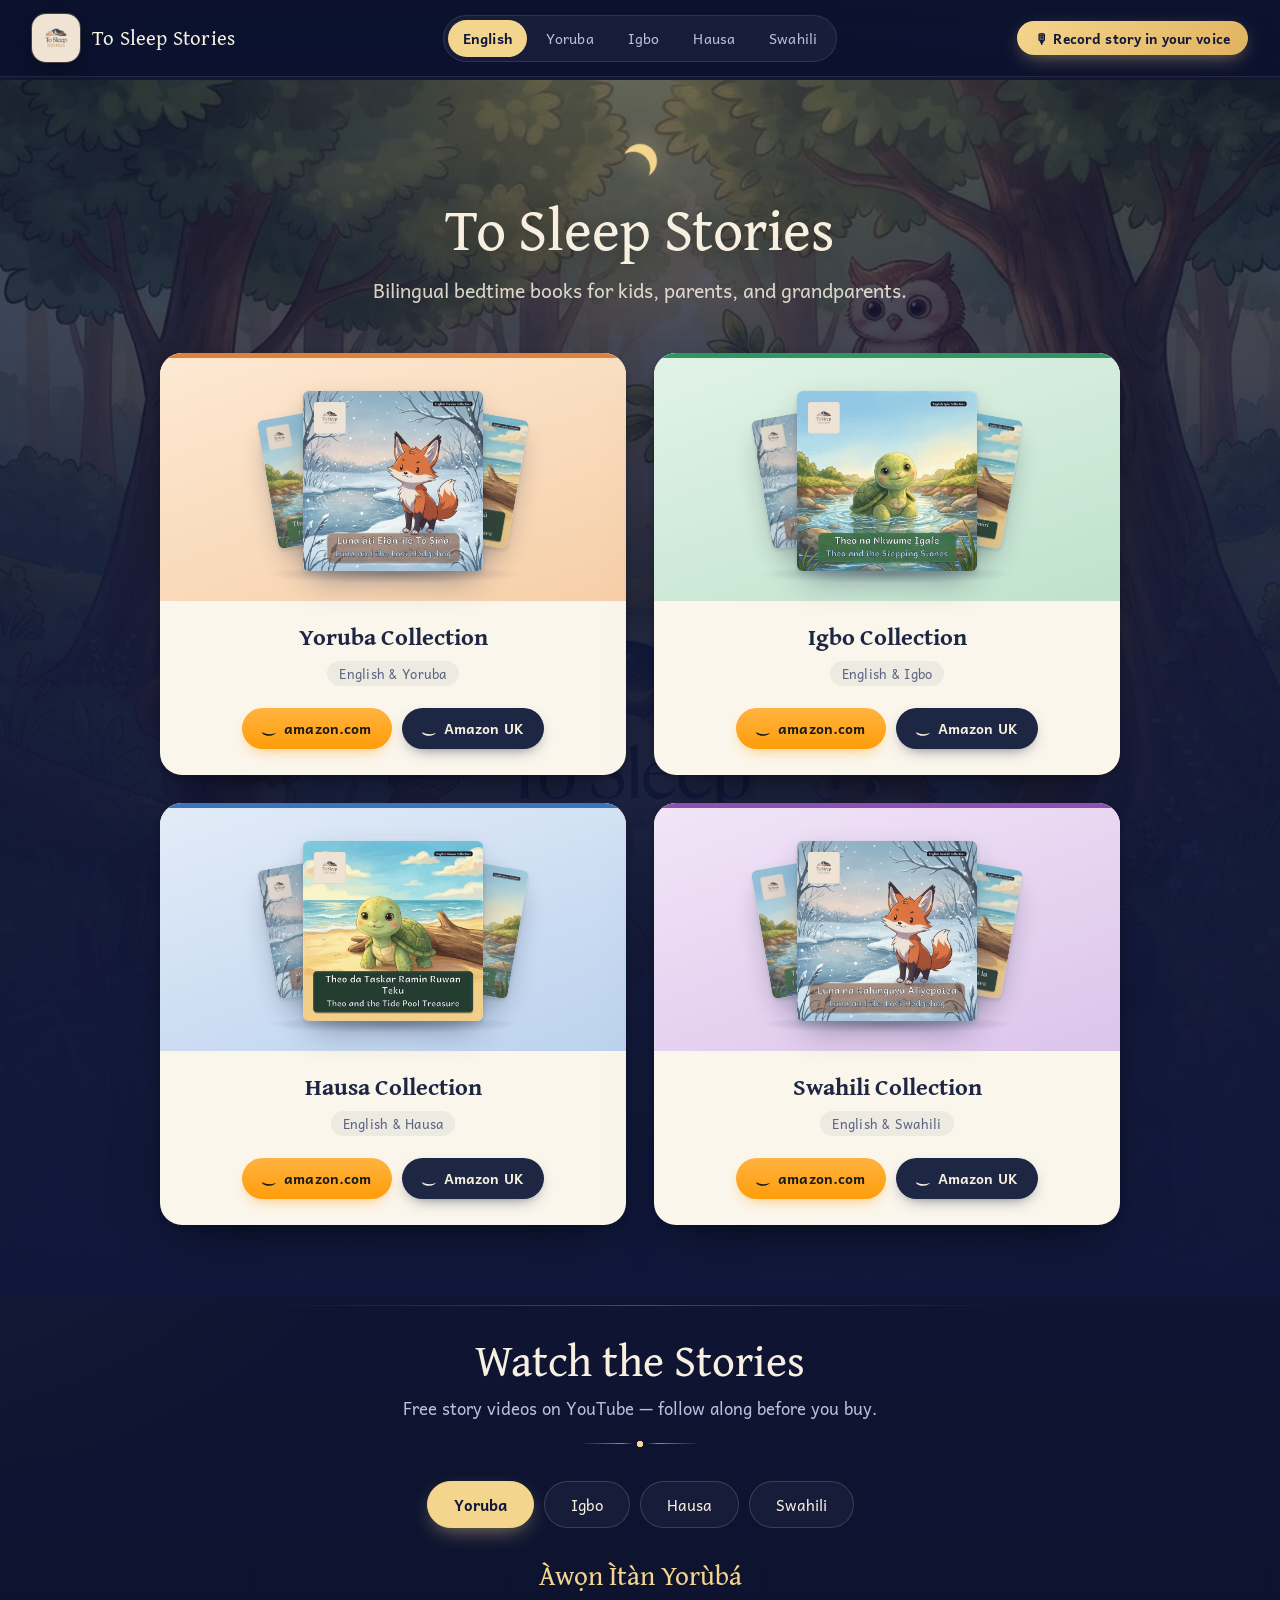
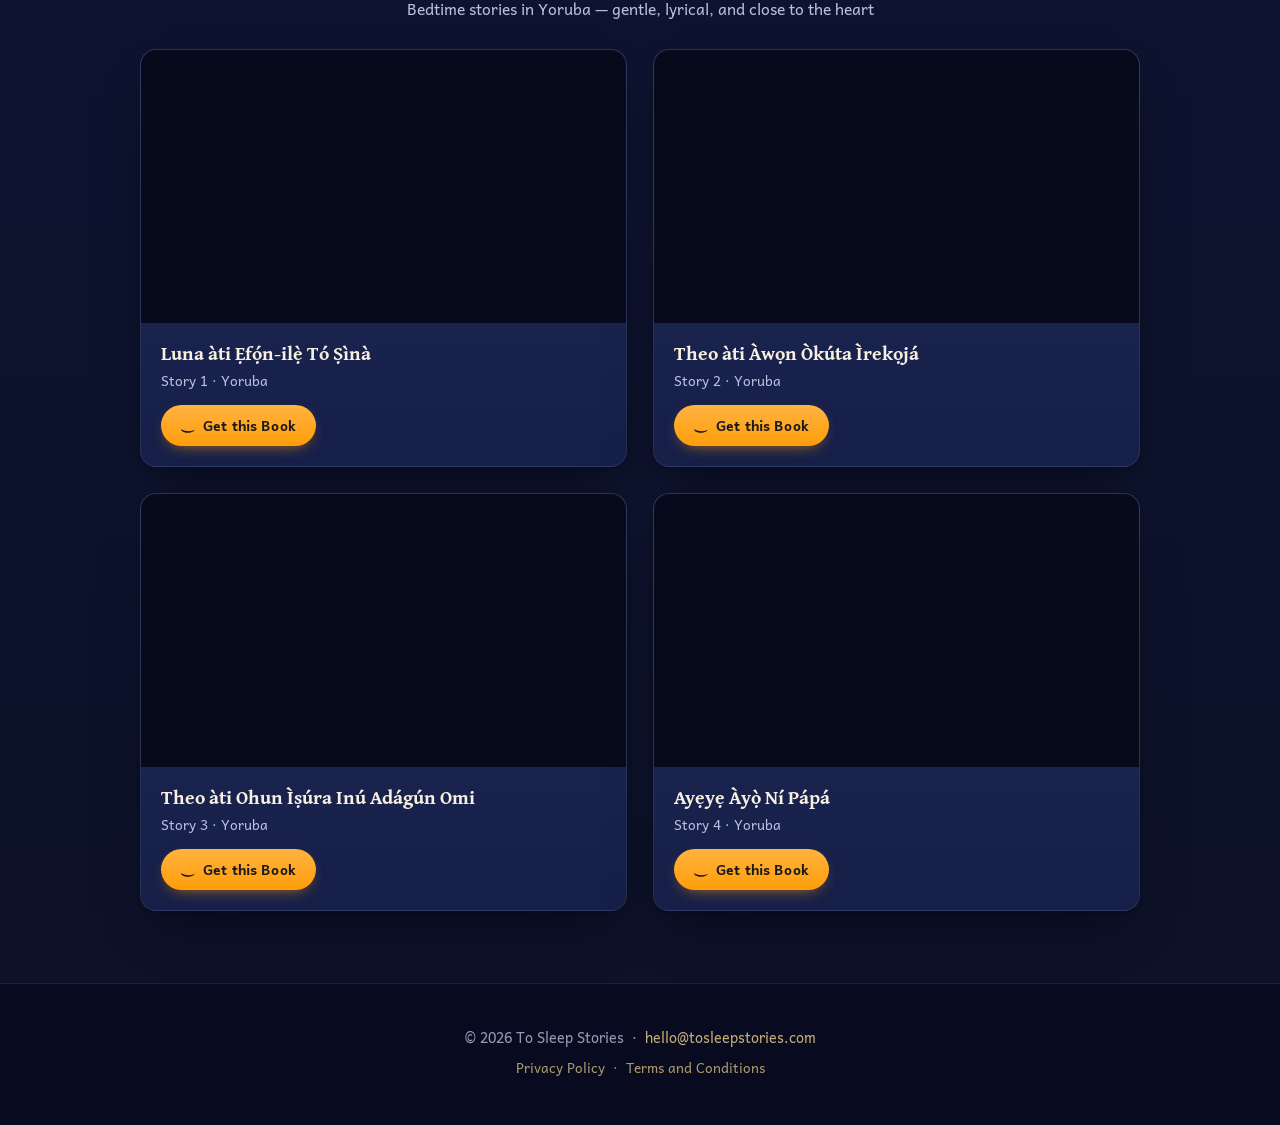
==== commit a2ce68ac: "Visual refresh: night palette, SIL fonts (Andika + Gentium Book Plus), nicer cards, mobile polish (C" ====
--- a/index.html
+++ b/index.html
@@ -6,151 +6,222 @@
   <title>To Sleep Stories — Bilingual Bedtime Books</title>
   <link rel="icon" type="image/png" href="logo.png">
   <script src="analytics.js"></script>
+  <link rel="preload" href="assets/fonts/Andika-Regular.woff2" as="font" type="font/woff2" crossorigin>
+  <link rel="preload" href="assets/fonts/GentiumBookPlus-Regular.woff2" as="font" type="font/woff2" crossorigin>
+  <meta name="theme-color" content="#10173a">
   <style>
+    /* ── FONTS (self-hosted SIL fonts: full African-Latin coverage — ẹ ọ ṣ ɓ ɗ ƙ ụ ị ṅ + tone marks) ── */
+    @font-face { font-family: 'Andika'; src: url('assets/fonts/Andika-Regular.woff2') format('woff2'); font-weight: 400; font-style: normal; font-display: swap; }
+    @font-face { font-family: 'Andika'; src: url('assets/fonts/Andika-Bold.woff2') format('woff2'); font-weight: 700; font-style: normal; font-display: swap; }
+    @font-face { font-family: 'Gentium Book Plus'; src: url('assets/fonts/GentiumBookPlus-Regular.woff2') format('woff2'); font-weight: 400; font-style: normal; font-display: swap; }
+    @font-face { font-family: 'Gentium Book Plus'; src: url('assets/fonts/GentiumBookPlus-Bold.woff2') format('woff2'); font-weight: 700; font-style: normal; font-display: swap; }
+
     :root {
-      --navy: #f6f1e8;
-      --gold: #c89833;
-      --gold-light: #9f6f19;
-      --cream: #fffaf2;
-      --text-light: #2b2621;
-      --accent: #4b6f8f;
+      --night-950: #0c1128;
+      --night-900: #10173a;
+      --night-800: #161f48;
+      --night-700: #1e2a5a;
+      --night-600: #2a3770;
+      --cream: #f7efdf;
+      --paper: #fbf6ec;
+      --muted: #b9bfdc;
+      --moon: #f4d58d;
+      --moon-deep: #e0b25e;
+      --rose: #e9b5a5;
+      --ink: #1d2744;
+      --ink-soft: #5b6481;
+      --font-display: 'Gentium Book Plus', Georgia, 'Times New Roman', serif;
+      --font-body: 'Andika', 'Segoe UI', system-ui, -apple-system, sans-serif;
+      --radius-lg: 22px;
+      --radius-md: 16px;
+      --shadow-card: 0 24px 50px -24px rgba(0, 0, 0, 0.65), 0 2px 6px rgba(0, 0, 0, 0.18);
     }
 
     * { margin: 0; padding: 0; box-sizing: border-box; }
 
+
     body {
-      font-family: 'Georgia', 'Times New Roman', serif;
-      background: var(--navy);
-      color: var(--text-light);
+      font-family: var(--font-body);
+      background: var(--night-900);
+      background-image:
+        radial-gradient(1200px 600px at 85% -10%, rgba(244, 213, 141, 0.10), transparent 60%),
+        radial-gradient(900px 700px at -10% 40%, rgba(233, 181, 165, 0.06), transparent 60%),
+        linear-gradient(180deg, var(--night-900) 0%, var(--night-950) 100%);
+      color: var(--cream);
       overflow-x: hidden;
-    }
-
-    main { padding-top: 118px; }
+      -webkit-font-smoothing: antialiased;
+      -moz-osx-font-smoothing: grayscale;
+      line-height: 1.5;
+    }
+
+    /* soft starfield */
+    body::before {
+      content: "";
+      position: fixed;
+      inset: 0;
+      z-index: -1;
+      pointer-events: none;
+      opacity: 0.55;
+      background-image:
+        radial-gradient(1.2px 1.2px at 12% 18%, #fff 50%, transparent 51%),
+        radial-gradient(1px 1px at 28% 62%, #fff 50%, transparent 51%),
+        radial-gradient(1.4px 1.4px at 46% 12%, #fff 50%, transparent 51%),
+        radial-gradient(1px 1px at 63% 44%, #fff 50%, transparent 51%),
+        radial-gradient(1.2px 1.2px at 78% 76%, #fff 50%, transparent 51%),
+        radial-gradient(1px 1px at 90% 30%, #fff 50%, transparent 51%),
+        radial-gradient(1px 1px at 6% 86%, #fff 50%, transparent 51%),
+        radial-gradient(1.3px 1.3px at 54% 90%, #fff 50%, transparent 51%);
+      background-size: 520px 520px;
+    }
+
+    main { padding-top: 80px; }
+
+    a, button { -webkit-tap-highlight-color: transparent; }
+
+    :focus-visible {
+      outline: 2px solid var(--moon);
+      outline-offset: 3px;
+      border-radius: 8px;
+    }
 
     /* ── NAV ── */
     nav {
       position: fixed;
       top: 0; left: 0; right: 0;
       z-index: 100;
-      display: flex;
-      flex-direction: column;
+      display: grid;
+      grid-template-columns: 1fr auto 1fr;
       align-items: center;
-      gap: 14px;
-      padding: 14px 32px 16px;
-      background: rgba(255, 250, 242, 0.97);
-      backdrop-filter: blur(12px);
-      border-bottom: 1px solid rgba(200, 152, 51, 0.25);
-    }
-
-    .nav-primary {
-      display: flex;
-      align-items: center;
-      justify-content: center;
-      gap: 52px;
-      width: 100%;
-    }
+      gap: 16px;
+      padding: 14px 32px;
+      background: rgba(12, 17, 40, 0.78);
+      -webkit-backdrop-filter: blur(14px) saturate(140%);
+      backdrop-filter: blur(14px) saturate(140%);
+      border-bottom: 1px solid rgba(244, 213, 141, 0.12);
+    }
+
+    .nav-primary { display: contents; }
 
     .nav-logo {
+      grid-column: 1;
+      grid-row: 1;
+      justify-self: start;
       display: flex;
       align-items: center;
       gap: 12px;
       text-decoration: none;
     }
 
-    .nav-logo img { height: 48px; border-radius: 7px; }
+    .nav-logo img {
+      height: 48px;
+      width: 48px;
+      object-fit: cover;
+      border-radius: 14px;
+      box-shadow: 0 0 0 1px rgba(244, 213, 141, 0.25), 0 6px 18px rgba(0, 0, 0, 0.35);
+    }
 
     .nav-logo span {
-      font-size: 1.2rem;
-      color: var(--gold-light);
-      letter-spacing: 0.03em;
+      font-family: var(--font-display);
+      font-size: 1.3rem;
+      color: var(--cream);
+      letter-spacing: 0.01em;
     }
 
     .nav-links {
+      grid-column: 2;
+      grid-row: 1;
       display: flex;
       align-items: center;
       justify-content: center;
-      gap: 8px;
+      gap: 4px;
       flex-wrap: wrap;
-      width: 100%;
+      padding: 4px;
+      background: rgba(255, 255, 255, 0.05);
+      border: 1px solid rgba(247, 239, 223, 0.10);
+      border-radius: 999px;
     }
 
     .lang-btn {
-      padding: 6px 12px;
-      border: 1px solid rgba(212, 168, 71, 0.4);
+      padding: 7px 15px;
+      border: none;
       background: transparent;
-      color: #52483e;
+      color: var(--muted);
       cursor: pointer;
-      border-radius: 4px;
-      font-size: 0.82rem;
-      letter-spacing: 0.02em;
-      transition: all 0.2s;
-      font-family: 'Georgia', serif;
-    }
-
-    .lang-btn:hover, .lang-btn.active {
-      background: var(--gold);
-      border-color: var(--gold);
-      color: var(--navy);
+      border-radius: 999px;
+      font-family: var(--font-body);
+      font-size: 0.88rem;
+      letter-spacing: 0.01em;
+      transition: background 0.2s, color 0.2s;
+    }
+
+    .lang-btn:hover { color: var(--cream); background: rgba(255, 255, 255, 0.07); }
+
+    .lang-btn.active {
+      background: var(--moon);
+      color: var(--night-900);
+      font-weight: 700;
     }
 
     .btn-legacy {
+      grid-column: 3;
+      grid-row: 1;
+      justify-self: end;
       display: inline-flex;
       align-items: center;
-      gap: 5px;
-      padding: 6px 11px;
-      background: linear-gradient(135deg, #c89833, #9f6f19);
+      gap: 6px;
+      padding: 9px 18px;
+      background: linear-gradient(135deg, var(--moon) 0%, var(--moon-deep) 100%);
       border: none;
-      border-radius: 6px;
-      color: #fff;
+      border-radius: 999px;
+      color: var(--night-900);
       text-decoration: none;
-      font-family: 'Georgia', serif;
-      font-size: 0.72rem;
-      letter-spacing: 0.02em;
-      line-height: 1.25;
-      transition: all 0.2s;
+      font-family: var(--font-body);
+      font-weight: 700;
+      font-size: 0.86rem;
+      letter-spacing: 0.01em;
+      line-height: 1.2;
+      transition: transform 0.2s, box-shadow 0.2s, filter 0.2s;
       white-space: nowrap;
+      box-shadow: 0 6px 20px -6px rgba(244, 213, 141, 0.55);
     }
 
     .btn-legacy:hover {
-      background: linear-gradient(135deg, #d4a840, #b07f2a);
       transform: translateY(-1px);
-      box-shadow: 0 4px 14px rgba(200, 152, 51, 0.3);
-    }
-
-    @media (min-width: 641px) {
-      .nav-primary {
-        justify-content: space-between;
-        gap: 16px;
-      }
-    }
-
-    /* ── BOOKS (background + collections) ── */
+      filter: brightness(1.05);
+      box-shadow: 0 10px 26px -6px rgba(244, 213, 141, 0.7);
+    }
+
+    /* ── BOOKS (hero + collections) ── */
     .books-section {
       position: relative;
-      scroll-margin-top: 120px;
-      padding: 32px 28px 40px;
+      scroll-margin-top: 90px;
+      padding: 64px 28px 72px;
       overflow: hidden;
     }
 
     .books-bg {
       position: absolute;
       inset: 0;
-      background-image: url('assets/logo/back2.png');
+      background-image: url('assets/logo/back2-web.webp');
       background-size: cover;
       background-repeat: no-repeat;
-      background-position: center top;
-      filter: brightness(0.82) saturate(1.15);
+      background-position: center 30%;
+      filter: saturate(0.95) brightness(0.85);
     }
 
     .books-overlay {
       position: absolute;
       inset: 0;
-      background: linear-gradient(
-        180deg,
-        rgba(246, 241, 232, 0.45) 0%,
-        rgba(246, 241, 232, 0.72) 35%,
-        rgba(246, 241, 232, 0.9) 100%
-      );
+      background:
+        radial-gradient(700px 380px at 50% 0%, rgba(244, 213, 141, 0.18), transparent 70%),
+        linear-gradient(
+          180deg,
+          rgba(16, 23, 58, 0.60) 0%,
+          rgba(16, 23, 58, 0.76) 26%,
+          rgba(16, 23, 58, 0.90) 48%,
+          rgba(16, 23, 58, 0.97) 72%,
+          rgba(16, 23, 58, 1) 100%
+        );
     }
 
     .books-content {
@@ -160,55 +231,80 @@
 
     .books-intro-text {
       text-align: center;
-      max-width: 700px;
-      margin: 0 auto 28px;
+      max-width: 760px;
+      margin: 0 auto 48px;
+    }
+
+    /* little crescent moon above the title */
+    .books-intro-text::before {
+      content: "";
+      display: block;
+      width: 34px;
+      height: 34px;
+      margin: 0 auto 18px;
+      border-radius: 50%;
+      box-shadow: inset -9px 5px 0 0 var(--moon);
+      transform: rotate(-20deg);
+      filter: drop-shadow(0 0 12px rgba(244, 213, 141, 0.55));
     }
 
     .books-intro-text h1 {
-      font-size: clamp(1.6rem, 3.5vw, 2.5rem);
-      color: var(--gold-light);
-      margin-bottom: 8px;
-      line-height: 1.15;
+      font-family: var(--font-display);
+      font-weight: 400;
+      font-size: clamp(2.3rem, 5.2vw, 3.7rem);
+      color: var(--cream);
+      margin-bottom: 14px;
+      line-height: 1.1;
+      letter-spacing: -0.005em;
+      text-shadow: 0 2px 24px rgba(0, 0, 0, 0.35);
     }
 
     .books-intro-text p {
-      font-size: clamp(0.9rem, 1.7vw, 1.05rem);
-      color: var(--accent);
-      line-height: 1.5;
+      font-size: clamp(1.02rem, 1.9vw, 1.22rem);
+      color: rgba(247, 239, 223, 0.86);
+      line-height: 1.55;
+      max-width: 560px;
+      margin: 0 auto;
     }
 
     /* ── SECTION HEADINGS ── */
     .section-heading {
       text-align: center;
-      padding: 10px 20px 6px;
+      padding: 28px 20px 6px;
     }
 
     .section-heading h2 {
-      font-size: clamp(1.6rem, 3vw, 2.2rem);
-      color: var(--gold-light);
-      margin-bottom: 8px;
+      font-family: var(--font-display);
+      font-weight: 400;
+      font-size: clamp(2rem, 4vw, 2.8rem);
+      color: var(--cream);
+      margin-bottom: 10px;
+      line-height: 1.15;
     }
 
     .section-heading p {
-      font-size: 1rem;
-      color: var(--accent);
-      opacity: 0.85;
+      font-size: 1.05rem;
+      color: var(--muted);
     }
 
     .divider {
-      width: 60px;
-      height: 2px;
-      background: var(--gold);
-      margin: 14px auto 0;
-      border-radius: 2px;
+      width: 120px;
+      height: 10px;
+      margin: 18px auto 0;
+      background:
+        radial-gradient(circle at 50% 50%, var(--moon) 0 3px, transparent 3.5px),
+        linear-gradient(90deg, transparent, rgba(244, 213, 141, 0.6) 35%, transparent 44%, transparent 56%, rgba(244, 213, 141, 0.6) 65%, transparent);
+      background-size: 100% 100%, 100% 1px;
+      background-position: center, center;
+      background-repeat: no-repeat;
     }
 
     /* ── COLLECTIONS ── */
     .collections-grid {
       display: grid;
       grid-template-columns: repeat(2, 1fr);
-      gap: 22px;
-      max-width: 820px;
+      gap: 28px;
+      max-width: 960px;
       margin: 0 auto;
     }
 
@@ -218,65 +314,41 @@
     }
 
     .collection-card {
-      background: rgba(255, 255, 255, 0.94);
-      border: 1px solid rgba(200, 152, 51, 0.22);
-      border-radius: 16px;
+      --lang: #d2ad7c;
+      --stage: linear-gradient(160deg, #f7ead6 0%, #efdcc0 100%);
+      position: relative;
+      background: var(--paper);
+      color: var(--ink);
+      border: none;
+      border-radius: var(--radius-lg);
       overflow: hidden;
-      transition: opacity 0.25s, transform 0.25s, box-shadow 0.25s;
-      backdrop-filter: blur(4px);
-      border-top-width: 4px;
-      scroll-margin-top: 130px;
-    }
-
-    .collection-card[data-lang="yoruba"] {
-      border-top-color: #d4742a;
-      background: linear-gradient(180deg, #fff8ee 0%, rgba(255, 255, 255, 0.96) 55%);
-    }
-
-    .collection-card[data-lang="yoruba"] .cover-single {
-      background: linear-gradient(180deg, #fce8d0 0%, #faf3e8 100%);
-    }
-
-    .collection-card[data-lang="igbo"] {
-      border-top-color: #2e8c5a;
-      background: linear-gradient(180deg, #eef8f2 0%, rgba(255, 255, 255, 0.96) 55%);
-    }
-
-    .collection-card[data-lang="igbo"] .cover-single {
-      background: linear-gradient(180deg, #dff0e6 0%, #f0f8f3 100%);
-    }
-
-    .collection-card[data-lang="hausa"] {
-      border-top-color: #3a6eb0;
-      background: linear-gradient(180deg, #eef3fa 0%, rgba(255, 255, 255, 0.96) 55%);
-    }
-
-    .collection-card[data-lang="hausa"] .cover-single {
-      background: linear-gradient(180deg, #dce8f5 0%, #f0f5fb 100%);
-    }
-
-    .collection-card[data-lang="swahili"] {
-      border-top-color: #8a4aad;
-      background: linear-gradient(180deg, #f6eef9 0%, rgba(255, 255, 255, 0.96) 55%);
-    }
-
-    .collection-card[data-lang="swahili"] .cover-single {
-      background: linear-gradient(180deg, #eadcf2 0%, #f5eef9 100%);
-    }
+      box-shadow: var(--shadow-card);
+      transition: transform 0.3s ease, box-shadow 0.3s ease;
+      scroll-margin-top: 100px;
+    }
+
+    .collection-card::before {
+      content: "";
+      position: absolute;
+      top: 0; left: 0; right: 0;
+      height: 5px;
+      background: var(--lang);
+      z-index: 3;
+    }
+
+    .collection-card[data-lang="yoruba"]  { --lang: #e0813a; --stage: linear-gradient(160deg, #fde9d3 0%, #f6cfa8 100%); }
+    .collection-card[data-lang="igbo"]    { --lang: #2f9663; --stage: linear-gradient(160deg, #e2f3e8 0%, #bfe2cc 100%); }
+    .collection-card[data-lang="hausa"]   { --lang: #3d73b8; --stage: linear-gradient(160deg, #e2ecf8 0%, #bcd2ee 100%); }
+    .collection-card[data-lang="swahili"] { --lang: #8d4fb0; --stage: linear-gradient(160deg, #f1e5f7 0%, #dcc4ea 100%); }
 
     .collection-card.hidden {
       display: none;
     }
 
     .collection-card:hover {
-      transform: translateY(-3px);
-      box-shadow: 0 14px 34px rgba(67, 58, 44, 0.16);
-    }
-
-    .collection-card[data-lang="yoruba"]:hover { border-color: rgba(212, 116, 42, 0.45); }
-    .collection-card[data-lang="igbo"]:hover { border-color: rgba(46, 140, 90, 0.45); }
-    .collection-card[data-lang="hausa"]:hover { border-color: rgba(58, 110, 176, 0.45); }
-    .collection-card[data-lang="swahili"]:hover { border-color: rgba(138, 74, 173, 0.45); }
+      transform: translateY(-4px);
+      box-shadow: 0 34px 60px -26px rgba(0, 0, 0, 0.75), 0 0 0 1px rgba(244, 213, 141, 0.25);
+    }
 
     .card-shop-link {
       display: block;
@@ -286,7 +358,7 @@
     }
 
     .card-shop-link:hover .card-info h3 {
-      color: var(--gold);
+      color: var(--lang);
     }
 
     .cover-single {
@@ -294,18 +366,32 @@
       justify-content: center;
       align-items: center;
       gap: 14px;
-      padding: 24px 24px 8px;
+      padding: 38px 24px 30px;
+      background: var(--stage);
+      position: relative;
+    }
+
+    /* soft floor shadow under the books */
+    .cover-single::after {
+      content: "";
+      position: absolute;
+      left: 22%; right: 22%;
+      bottom: 18px;
+      height: 18px;
+      background: radial-gradient(ellipse at center, rgba(29, 39, 68, 0.28), transparent 70%);
+      z-index: 0;
     }
 
     .cover-stack {
       position: relative;
-      width: 170px;
+      width: 180px;
       flex-shrink: 0;
+      z-index: 1;
     }
 
     .cover-stack img {
-      border-radius: 5px;
-      box-shadow: 0 10px 28px rgba(67, 58, 44, 0.22);
+      border-radius: 6px;
+      box-shadow: 0 14px 30px -8px rgba(29, 39, 68, 0.45), 0 2px 4px rgba(29, 39, 68, 0.15);
     }
 
     .cover-peek {
@@ -314,22 +400,26 @@
       max-height: 88%;
       height: auto;
       object-fit: contain;
-      opacity: 0.88;
+      opacity: 0.92;
       z-index: 1;
-      filter: brightness(0.92);
+      filter: brightness(0.94) saturate(0.95);
+      transition: transform 0.35s ease;
     }
 
     .cover-peek-left {
-      left: -18%;
+      left: -20%;
       top: 10%;
       transform: rotate(-10deg);
     }
 
     .cover-peek-right {
-      right: -18%;
+      right: -20%;
       top: 10%;
       transform: rotate(10deg);
     }
+
+    .collection-card:hover .cover-peek-left  { transform: rotate(-14deg) translateX(-8px); }
+    .collection-card:hover .cover-peek-right { transform: rotate(14deg) translateX(8px); }
 
     .cover-front {
       position: relative;
@@ -337,10 +427,13 @@
       display: block;
       width: auto;
       max-width: 100%;
-      max-height: 240px;
+      max-height: 250px;
       height: auto;
       margin: 0 auto;
-    }
+      transition: transform 0.35s ease;
+    }
+
+    .collection-card:hover .cover-front { transform: translateY(-4px); }
 
     .cover-back {
       display: none;
@@ -348,35 +441,43 @@
       max-width: 150px;
       max-height: 220px;
       height: auto;
-      border-radius: 5px;
-      box-shadow: 0 10px 28px rgba(67, 58, 44, 0.22);
+      border-radius: 6px;
+      box-shadow: 0 14px 30px -8px rgba(29, 39, 68, 0.45);
       flex-shrink: 0;
     }
 
     .collections-grid.single-lang .cover-stack {
-      width: 190px;
+      width: 210px;
     }
 
     .collections-grid.single-lang .cover-front {
-      max-height: 260px;
+      max-height: 290px;
     }
 
     .card-info {
-      padding: 6px 20px 14px;
+      padding: 22px 22px 6px;
       text-align: center;
     }
 
     .card-info h3 {
-      font-size: 1.25rem;
-      color: var(--gold-light);
-      margin-bottom: 6px;
+      font-family: var(--font-display);
+      font-weight: 700;
+      font-size: 1.5rem;
+      color: var(--ink);
+      margin-bottom: 8px;
+      line-height: 1.2;
+      transition: color 0.2s;
     }
 
     .card-info .card-subtitle {
-      font-size: 0.85rem;
-      color: var(--accent);
-      opacity: 0.85;
-      line-height: 1.45;
+      display: inline-block;
+      font-size: 0.82rem;
+      color: var(--ink-soft);
+      letter-spacing: 0.02em;
+      line-height: 1.3;
+      padding: 4px 12px;
+      border-radius: 999px;
+      background: rgba(29, 39, 68, 0.06);
       margin-bottom: 0;
     }
 
@@ -385,120 +486,136 @@
       gap: 10px;
       justify-content: center;
       flex-wrap: wrap;
-      padding: 0 20px 20px;
+      padding: 16px 22px 26px;
     }
 
     .btn-amazon {
       display: inline-flex;
       align-items: center;
-      gap: 6px;
-      padding: 9px 16px;
-      background: linear-gradient(135deg, #ff9900, #e68a00);
-      border-radius: 7px;
-      color: #111;
+      gap: 7px;
+      padding: 10px 20px;
+      background: linear-gradient(180deg, #ffb340 0%, #ff9d0a 100%);
+      border-radius: 999px;
+      color: #1a1a1a;
       text-decoration: none;
-      font-size: 0.82rem;
-      font-family: 'Georgia', serif;
-      font-weight: bold;
-      transition: all 0.2s;
+      font-size: 0.88rem;
+      font-family: var(--font-body);
+      font-weight: 700;
+      letter-spacing: 0.01em;
+      transition: transform 0.2s, box-shadow 0.2s, filter 0.2s;
+      box-shadow: 0 6px 16px -8px rgba(255, 153, 0, 0.8);
     }
 
     .btn-amazon:hover {
-      background: linear-gradient(135deg, #ffaa20, #f09910);
+      filter: brightness(1.05);
       transform: translateY(-1px);
+      box-shadow: 0 10px 20px -8px rgba(255, 153, 0, 0.9);
     }
 
     .btn-amazon-uk {
-      background: linear-gradient(135deg, #37475a, #232f3e);
-      color: #fff;
+      background: var(--ink);
+      color: var(--cream);
+      box-shadow: 0 6px 16px -8px rgba(29, 39, 68, 0.8);
     }
 
     .btn-amazon-uk:hover {
-      background: linear-gradient(135deg, #485769, #37475a);
-    }
-
-    .btn-amazon svg { width: 14px; height: 14px; flex-shrink: 0; }
+      background: #2a365c;
+      box-shadow: 0 10px 20px -8px rgba(29, 39, 68, 0.9);
+    }
+
+    .btn-amazon svg { width: 15px; height: 15px; flex-shrink: 0; }
 
     /* ── VIDEO SECTION ── */
     .section-divider {
-      max-width: 800px;
-      margin: 40px auto 0;
+      max-width: 760px;
+      margin: 8px auto 0;
       border: none;
-      border-top: 1px solid rgba(200, 152, 51, 0.14);
+      height: 1px;
+      background: linear-gradient(90deg, transparent, rgba(244, 213, 141, 0.28), transparent);
     }
 
     .lang-tabs {
       display: flex;
       justify-content: center;
       gap: 10px;
-      padding: 16px 20px 0;
+      padding: 26px 20px 0;
       flex-wrap: wrap;
     }
 
     .lang-tab {
-      padding: 9px 26px;
-      border: 1px solid rgba(212, 168, 71, 0.28);
-      background: rgba(255, 255, 255, 0.92);
-      color: var(--text-light);
+      padding: 10px 26px;
+      border: 1px solid rgba(247, 239, 223, 0.16);
+      background: rgba(255, 255, 255, 0.04);
+      color: var(--cream);
       cursor: pointer;
       border-radius: 999px;
-      font-size: 0.88rem;
-      font-family: 'Georgia', serif;
-      transition: all 0.2s;
-    }
-
-    .lang-tab:hover { border-color: var(--gold); color: var(--gold-light); }
+      font-size: 0.95rem;
+      font-family: var(--font-body);
+      transition: background 0.2s, border-color 0.2s, color 0.2s, box-shadow 0.2s;
+    }
+
+    .lang-tab:hover { border-color: rgba(244, 213, 141, 0.55); color: var(--moon); }
 
     .lang-tab.active {
-      background: var(--gold);
-      border-color: var(--gold);
-      color: var(--navy);
-      font-weight: bold;
-      box-shadow: 0 6px 18px rgba(200, 152, 51, 0.25);
-    }
-
-    .stories-section { padding: 18px 32px 46px; }
-    #story-library { scroll-margin-top: 120px; }
+      background: var(--moon);
+      border-color: var(--moon);
+      color: var(--night-900);
+      font-weight: 700;
+      box-shadow: 0 8px 22px -8px rgba(244, 213, 141, 0.6);
+    }
+
+    .stories-section { padding: 30px 32px 72px; }
+    #story-library { scroll-margin-top: 90px; }
 
     .lang-panel { display: none; }
-    .lang-panel.active { display: block; }
-
-    .lang-header { text-align: center; margin-bottom: 16px; }
+    .lang-panel.active { display: block; animation: fade-in 0.35s ease; }
+
+    @keyframes fade-in { from { opacity: 0; transform: translateY(6px); } to { opacity: 1; transform: none; } }
+
+    .lang-header { text-align: center; margin-bottom: 28px; }
 
     .lang-header h3 {
-      font-size: 1.3rem;
-      color: var(--gold-light);
-      margin-bottom: 3px;
-    }
-
-    .lang-header p { color: var(--accent); font-size: 0.9rem; opacity: 0.85; }
+      font-family: var(--font-display);
+      font-weight: 400;
+      font-size: 1.7rem;
+      color: var(--moon);
+      margin-bottom: 4px;
+      line-height: 1.3;
+    }
+
+    .lang-header p { color: var(--muted); font-size: 0.98rem; }
 
     .stories-grid {
       display: grid;
-      grid-template-columns: repeat(auto-fill, minmax(290px, 1fr));
-      gap: 18px;
-      max-width: 1160px;
+      grid-template-columns: repeat(auto-fill, minmax(300px, 1fr));
+      gap: 26px;
+      max-width: 1000px;
       margin: 0 auto;
     }
 
+    @media (min-width: 760px) {
+      .stories-grid { grid-template-columns: repeat(2, 1fr); }
+    }
+
     .story-card {
-      background: rgba(255, 255, 255, 0.95);
-      border: 1px solid rgba(200, 152, 51, 0.18);
-      border-radius: 14px;
+      background: linear-gradient(180deg, var(--night-700) 0%, var(--night-800) 100%);
+      border: 1px solid rgba(247, 239, 223, 0.08);
+      border-radius: var(--radius-md);
       overflow: hidden;
-      transition: transform 0.25s, box-shadow 0.25s;
+      box-shadow: var(--shadow-card);
+      transition: transform 0.3s ease, box-shadow 0.3s ease, border-color 0.3s ease;
     }
 
     .story-card:hover {
       transform: translateY(-3px);
-      box-shadow: 0 12px 30px rgba(67, 58, 44, 0.13);
-      border-color: rgba(212, 168, 71, 0.32);
+      border-color: rgba(244, 213, 141, 0.28);
+      box-shadow: 0 30px 55px -26px rgba(0, 0, 0, 0.8);
     }
 
     .video-wrapper {
       position: relative;
       padding-bottom: 56.25%;
-      background: #000;
+      background: #070a1a;
     }
 
     .video-wrapper iframe {
@@ -516,68 +633,102 @@
       flex-direction: column;
       align-items: center;
       justify-content: center;
-      background: linear-gradient(135deg, #f7efe3, #efe3d0);
-      color: rgba(72,58,37,0.7);
-      font-size: 0.82rem;
+      background: linear-gradient(135deg, var(--night-700), var(--night-900));
+      color: var(--muted);
+      font-size: 0.88rem;
       gap: 8px;
     }
 
-    .video-placeholder .play-icon { font-size: 2.2rem; opacity: 0.4; }
-
-    .card-body { padding: 16px 18px; }
+    .video-placeholder .play-icon { font-size: 2.2rem; opacity: 0.5; color: var(--moon); }
+
+    .card-body { padding: 18px 20px 20px; }
 
     .card-body h4 {
-      font-size: 1rem;
-      color: var(--gold-light);
-      margin-bottom: 6px;
+      font-family: var(--font-display);
+      font-weight: 700;
+      font-size: 1.22rem;
+      color: var(--cream);
+      margin-bottom: 4px;
+      line-height: 1.3;
     }
 
     .card-body p {
-      font-size: 0.82rem;
-      color: var(--text-light);
-      opacity: 0.65;
+      font-size: 0.86rem;
+      color: var(--muted);
       line-height: 1.5;
-      margin-bottom: 12px;
+      margin-bottom: 14px;
     }
 
     .card-actions { display: flex; gap: 8px; align-items: center; flex-wrap: wrap; }
 
     /* ── FOOTER ── */
     footer {
-      padding: 36px 32px;
+      padding: 40px 32px 44px;
       text-align: center;
-      border-top: 1px solid rgba(212, 168, 71, 0.1);
-    }
-
-    footer p { color: var(--text-light); opacity: 0.45; font-size: 0.85rem; line-height: 1.8; }
-    footer a { color: var(--gold-light); text-decoration: none; }
+      background: rgba(6, 9, 24, 0.55);
+      border-top: 1px solid rgba(244, 213, 141, 0.10);
+    }
+
+    footer p { color: var(--muted); opacity: 0.8; font-size: 0.9rem; line-height: 1.9; }
+    footer a { color: var(--moon); text-decoration: none; }
     footer a:hover { text-decoration: underline; }
-    .footer-legal { margin-top: 4px; opacity: 0.5; }
+    .footer-legal { margin-top: 4px; opacity: 0.7; font-size: 0.85rem; }
+
+    /* ── RESPONSIVE ── */
+    @media (max-width: 980px) {
+      main { padding-top: 124px; }
+      nav {
+        display: flex;
+        flex-direction: column;
+        gap: 12px;
+        padding: 12px 20px 14px;
+      }
+      .nav-primary {
+        display: flex;
+        align-items: center;
+        justify-content: space-between;
+        gap: 16px;
+        width: 100%;
+      }
+      .books-section, #story-library { scroll-margin-top: 130px; }
+      .collection-card { scroll-margin-top: 140px; }
+    }
 
     @media (max-width: 640px) {
-      main { padding-top: 112px; }
+      main { padding-top: 116px; }
       nav {
         padding: 10px 12px 12px;
         gap: 10px;
       }
       .nav-primary {
         justify-content: center;
-        gap: 28px;
+        gap: 22px;
       }
-      .nav-logo img { height: 42px; }
+      .nav-logo img { height: 42px; width: 42px; border-radius: 12px; }
       .nav-logo span { display: none; }
-      .lang-btn { padding: 5px 9px; font-size: 0.74rem; }
+      .nav-links { gap: 2px; padding: 3px; }
+      .lang-btn { padding: 6px 10px; font-size: 0.8rem; }
       .btn-legacy {
-        font-size: 0.7rem;
-        padding: 5px 10px;
+        font-size: 0.8rem;
+        padding: 8px 14px;
         white-space: nowrap;
       }
-      .books-section { padding: 22px 14px 32px; scroll-margin-top: 118px; }
-      .collections-grid { grid-template-columns: 1fr; gap: 16px; }
+      .books-section { padding: 40px 16px 48px; scroll-margin-top: 122px; }
+      .books-intro-text { margin-bottom: 32px; }
+      .collections-grid { grid-template-columns: 1fr; gap: 22px; }
       .collections-grid.single-lang { max-width: 100%; }
-      .stories-section { padding: 14px 14px 36px; }
-      #story-library { scroll-margin-top: 118px; }
-      footer { padding: 28px 18px; }
+      .cover-single { padding: 32px 20px 26px; }
+      .lang-tabs { gap: 6px; padding: 22px 12px 0; }
+      .lang-tab { padding: 8px 15px; font-size: 0.88rem; }
+      .stories-section { padding: 22px 16px 52px; }
+      .stories-grid { grid-template-columns: 1fr; gap: 20px; }
+      #story-library { scroll-margin-top: 122px; }
+      .collection-card { scroll-margin-top: 130px; }
+      footer { padding: 30px 18px 36px; }
+    }
+
+    @media (prefers-reduced-motion: reduce) {
+      *, *::before, *::after { transition: none !important; animation: none !important; }
     }
   </style>
 </head>
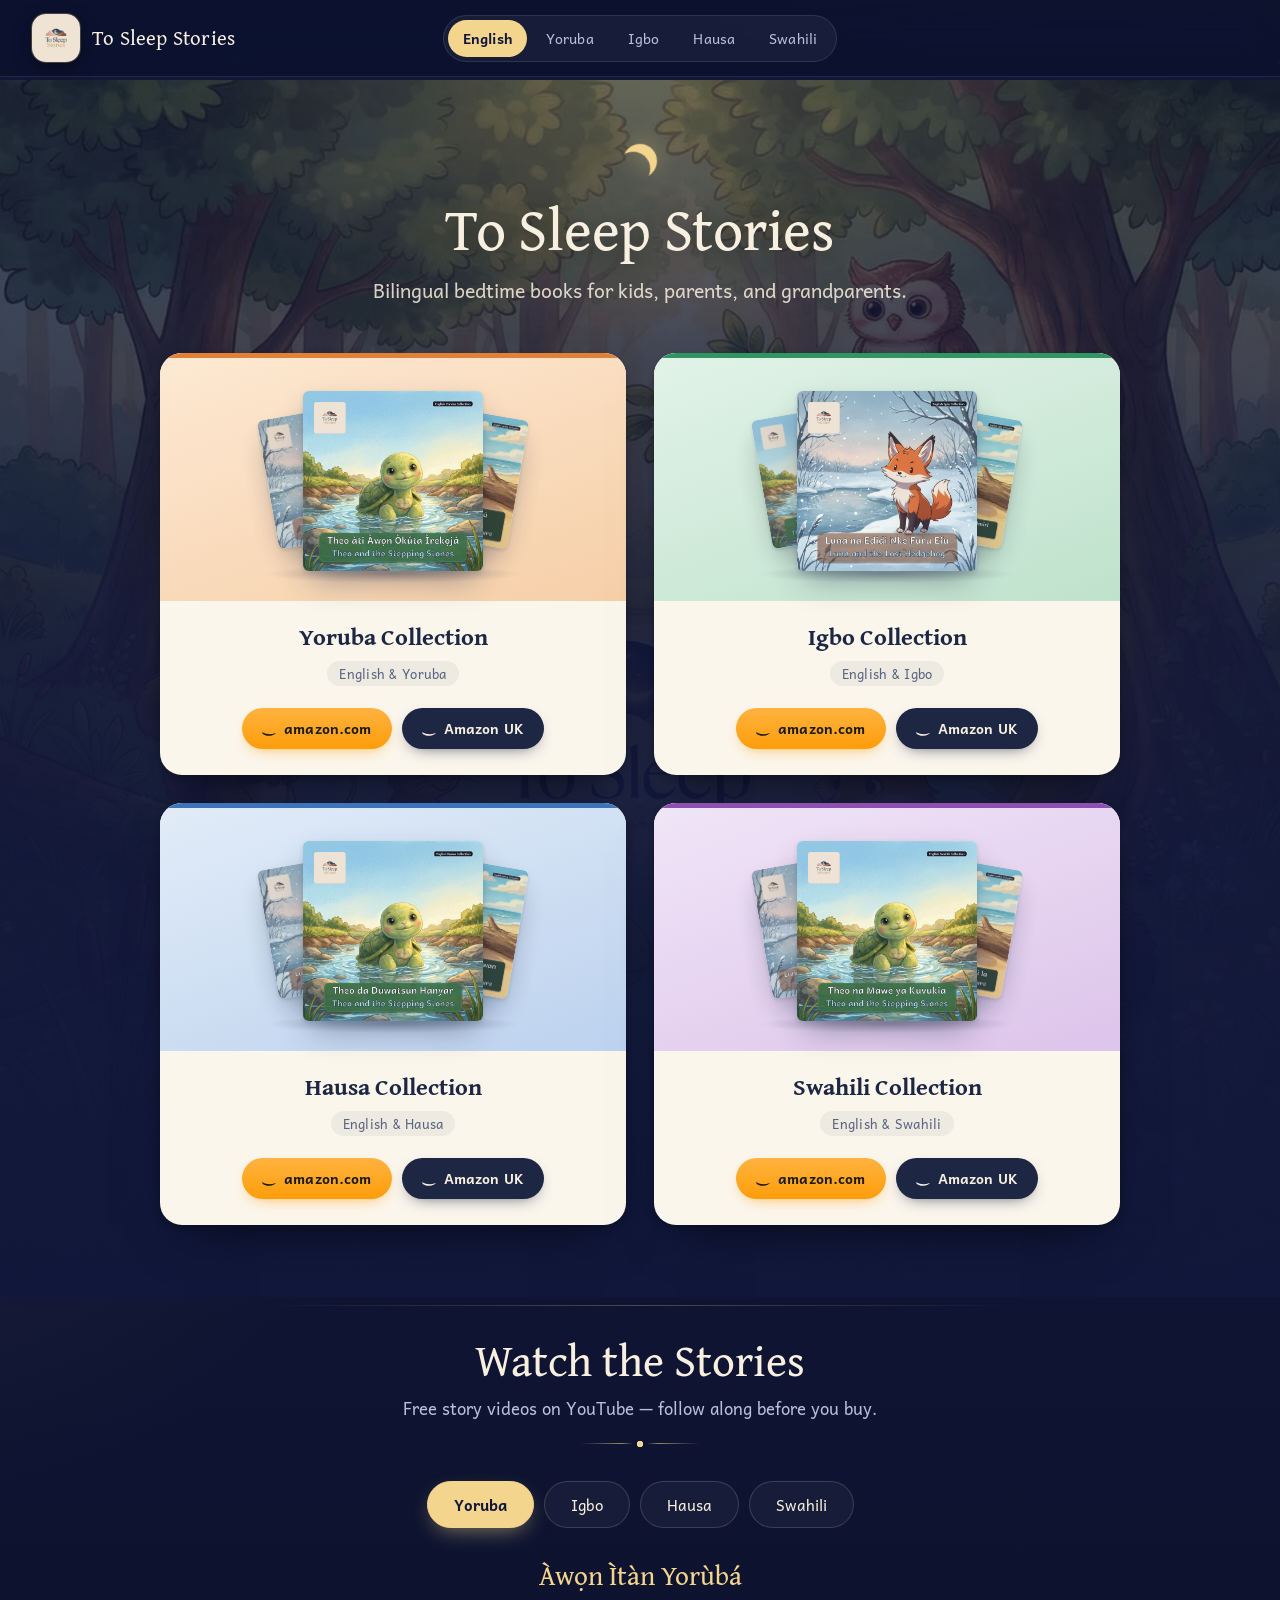
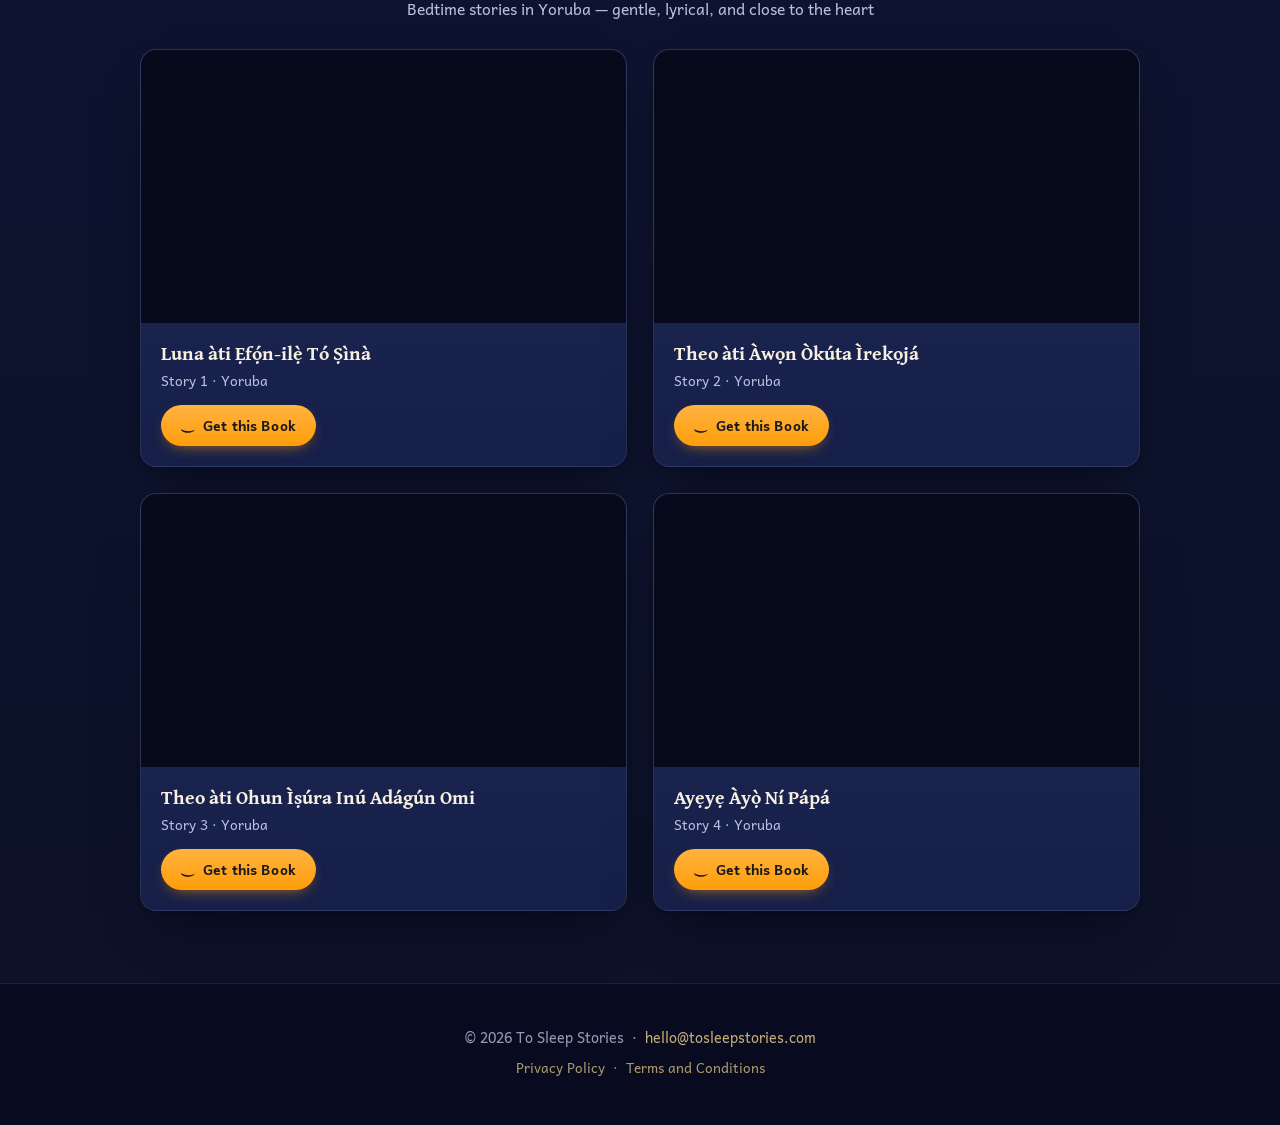
==== commit f598ee08: "Remove legacy page and button" ====
--- a/index.html
+++ b/index.html
@@ -162,35 +162,6 @@
       font-weight: 700;
     }
 
-    .btn-legacy {
-      grid-column: 3;
-      grid-row: 1;
-      justify-self: end;
-      display: inline-flex;
-      align-items: center;
-      gap: 6px;
-      padding: 9px 18px;
-      background: linear-gradient(135deg, var(--moon) 0%, var(--moon-deep) 100%);
-      border: none;
-      border-radius: 999px;
-      color: var(--night-900);
-      text-decoration: none;
-      font-family: var(--font-body);
-      font-weight: 700;
-      font-size: 0.86rem;
-      letter-spacing: 0.01em;
-      line-height: 1.2;
-      transition: transform 0.2s, box-shadow 0.2s, filter 0.2s;
-      white-space: nowrap;
-      box-shadow: 0 6px 20px -6px rgba(244, 213, 141, 0.55);
-    }
-
-    .btn-legacy:hover {
-      transform: translateY(-1px);
-      filter: brightness(1.05);
-      box-shadow: 0 10px 26px -6px rgba(244, 213, 141, 0.7);
-    }
-
     /* ── BOOKS (hero + collections) ── */
     .books-section {
       position: relative;
@@ -708,11 +679,6 @@
       .nav-logo span { display: none; }
       .nav-links { gap: 2px; padding: 3px; }
       .lang-btn { padding: 6px 10px; font-size: 0.8rem; }
-      .btn-legacy {
-        font-size: 0.8rem;
-        padding: 8px 14px;
-        white-space: nowrap;
-      }
       .books-section { padding: 40px 16px 48px; scroll-margin-top: 122px; }
       .books-intro-text { margin-bottom: 32px; }
       .collections-grid { grid-template-columns: 1fr; gap: 22px; }
@@ -741,7 +707,6 @@
       <img src="logo.png" alt="To Sleep Stories">
       <span>To Sleep Stories</span>
     </a>
-    <a class="btn-legacy" href="legacy/">🎙 Record story in your voice</a>
   </div>
   <div class="nav-links">
     <button type="button" class="lang-btn active" onclick="setNavLang('en', this)">English</button>
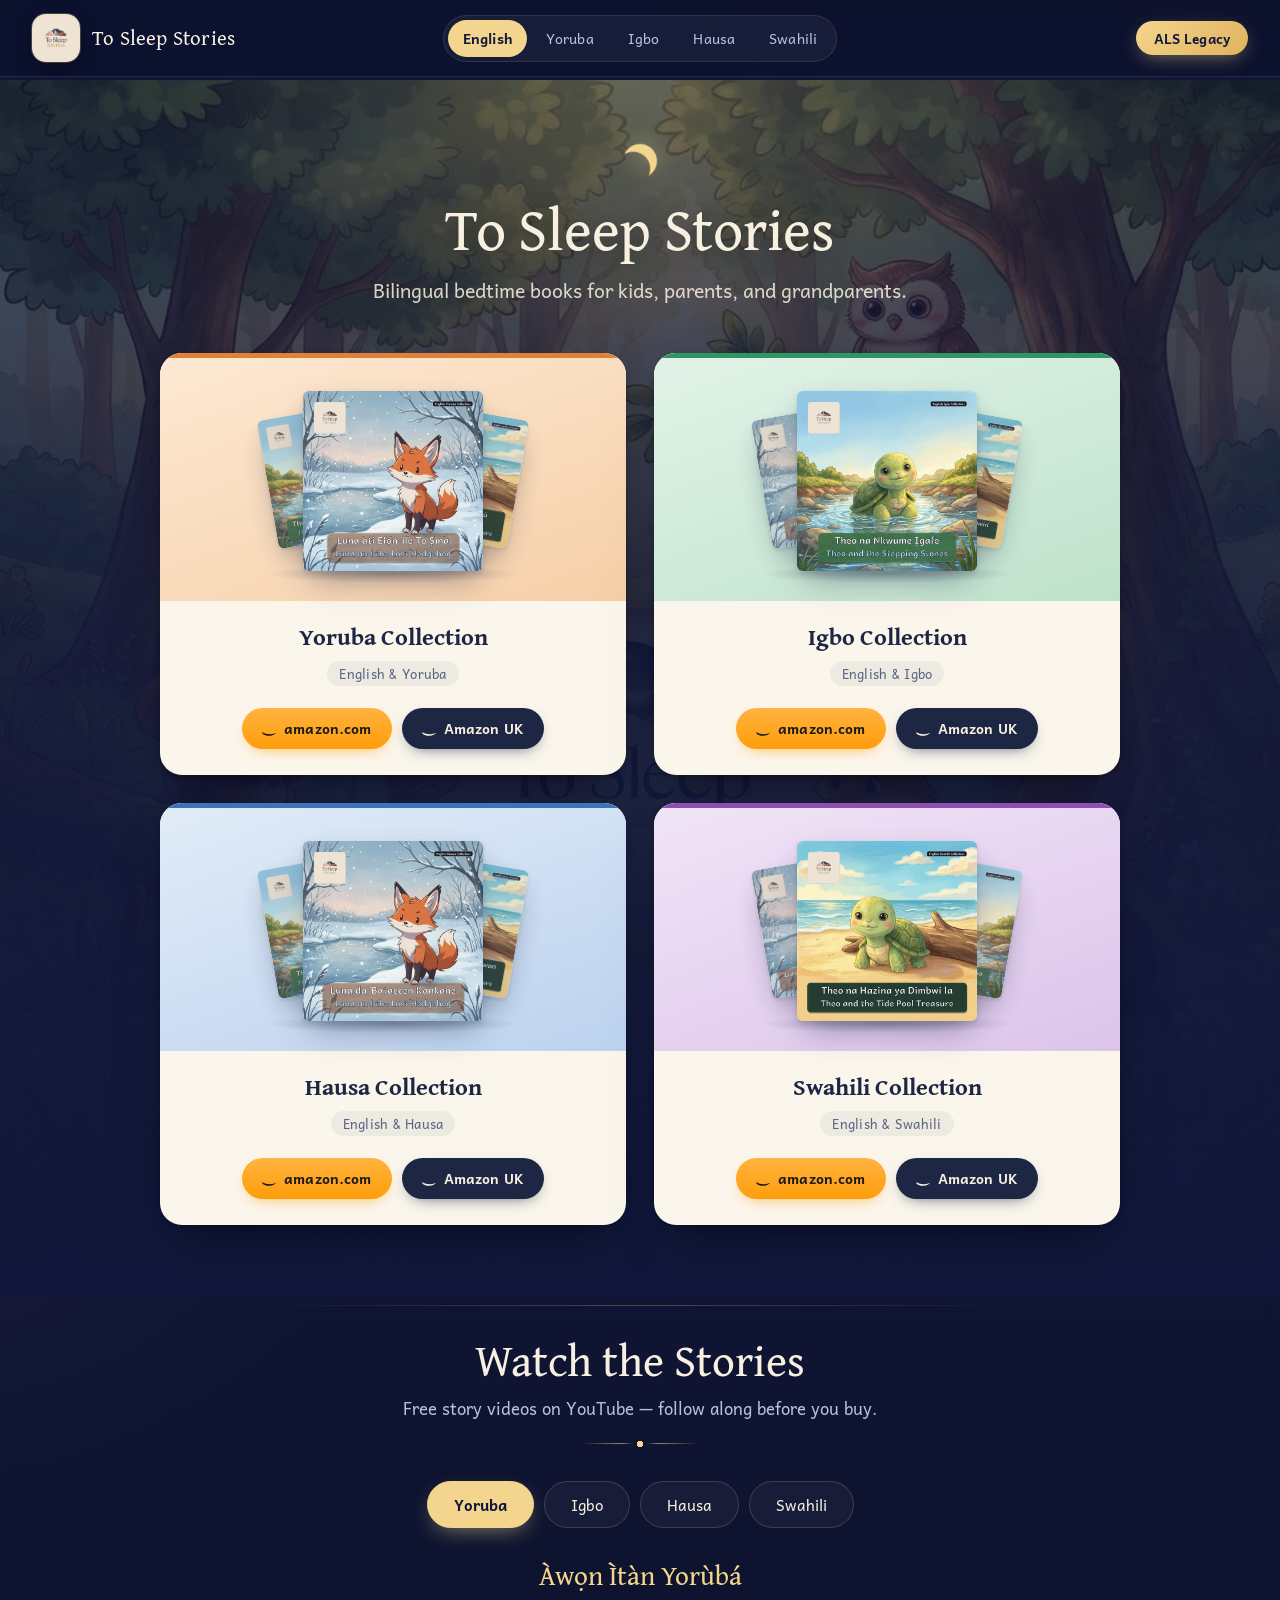
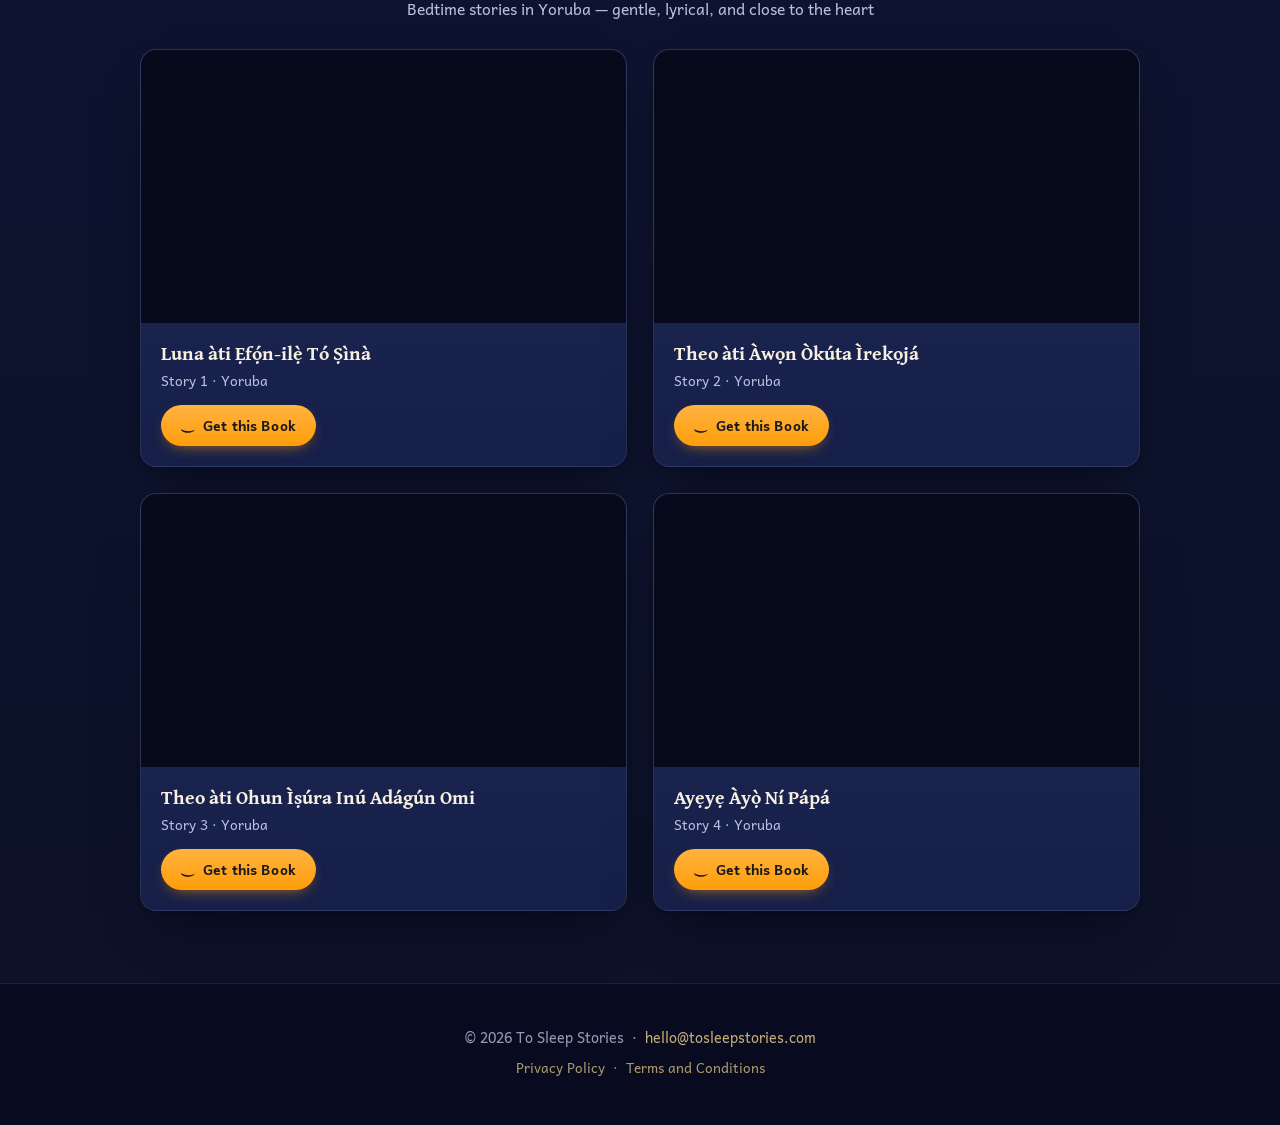
==== commit 61468dbd: "Add ALS Legacy button" ====
--- a/index.html
+++ b/index.html
@@ -162,6 +162,35 @@
       font-weight: 700;
     }
 
+    .btn-legacy {
+      grid-column: 3;
+      grid-row: 1;
+      justify-self: end;
+      display: inline-flex;
+      align-items: center;
+      gap: 6px;
+      padding: 9px 18px;
+      background: linear-gradient(135deg, var(--moon) 0%, var(--moon-deep) 100%);
+      border: none;
+      border-radius: 999px;
+      color: var(--night-900);
+      text-decoration: none;
+      font-family: var(--font-body);
+      font-weight: 700;
+      font-size: 0.86rem;
+      letter-spacing: 0.01em;
+      line-height: 1.2;
+      transition: transform 0.2s, box-shadow 0.2s, filter 0.2s;
+      white-space: nowrap;
+      box-shadow: 0 6px 20px -6px rgba(244, 213, 141, 0.55);
+    }
+
+    .btn-legacy:hover {
+      transform: translateY(-1px);
+      filter: brightness(1.05);
+      box-shadow: 0 10px 26px -6px rgba(244, 213, 141, 0.7);
+    }
+
     /* ── BOOKS (hero + collections) ── */
     .books-section {
       position: relative;
@@ -679,6 +708,11 @@
       .nav-logo span { display: none; }
       .nav-links { gap: 2px; padding: 3px; }
       .lang-btn { padding: 6px 10px; font-size: 0.8rem; }
+      .btn-legacy {
+        font-size: 0.8rem;
+        padding: 8px 14px;
+        white-space: nowrap;
+      }
       .books-section { padding: 40px 16px 48px; scroll-margin-top: 122px; }
       .books-intro-text { margin-bottom: 32px; }
       .collections-grid { grid-template-columns: 1fr; gap: 22px; }
@@ -707,6 +741,7 @@
       <img src="logo.png" alt="To Sleep Stories">
       <span>To Sleep Stories</span>
     </a>
+    <a class="btn-legacy" href="https://als.tosleepstories.com">ALS Legacy</a>
   </div>
   <div class="nav-links">
     <button type="button" class="lang-btn active" onclick="setNavLang('en', this)">English</button>
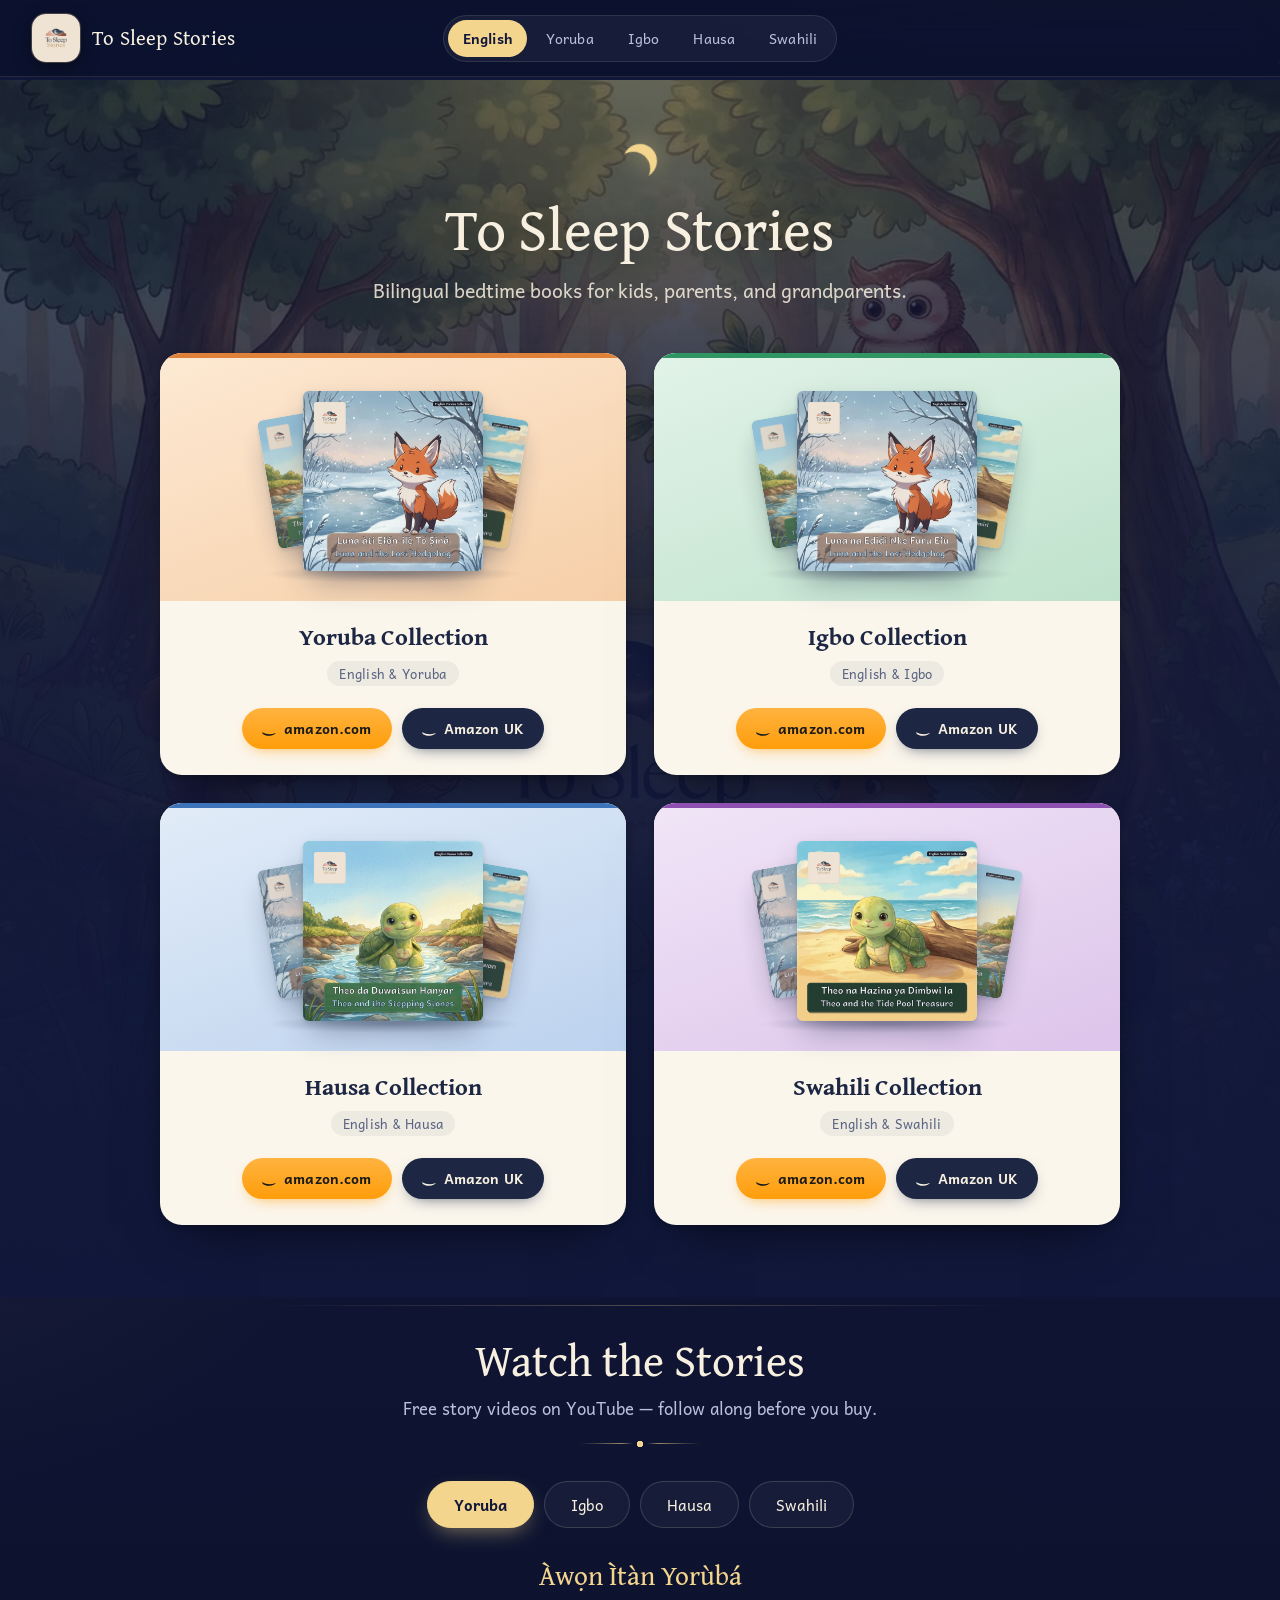
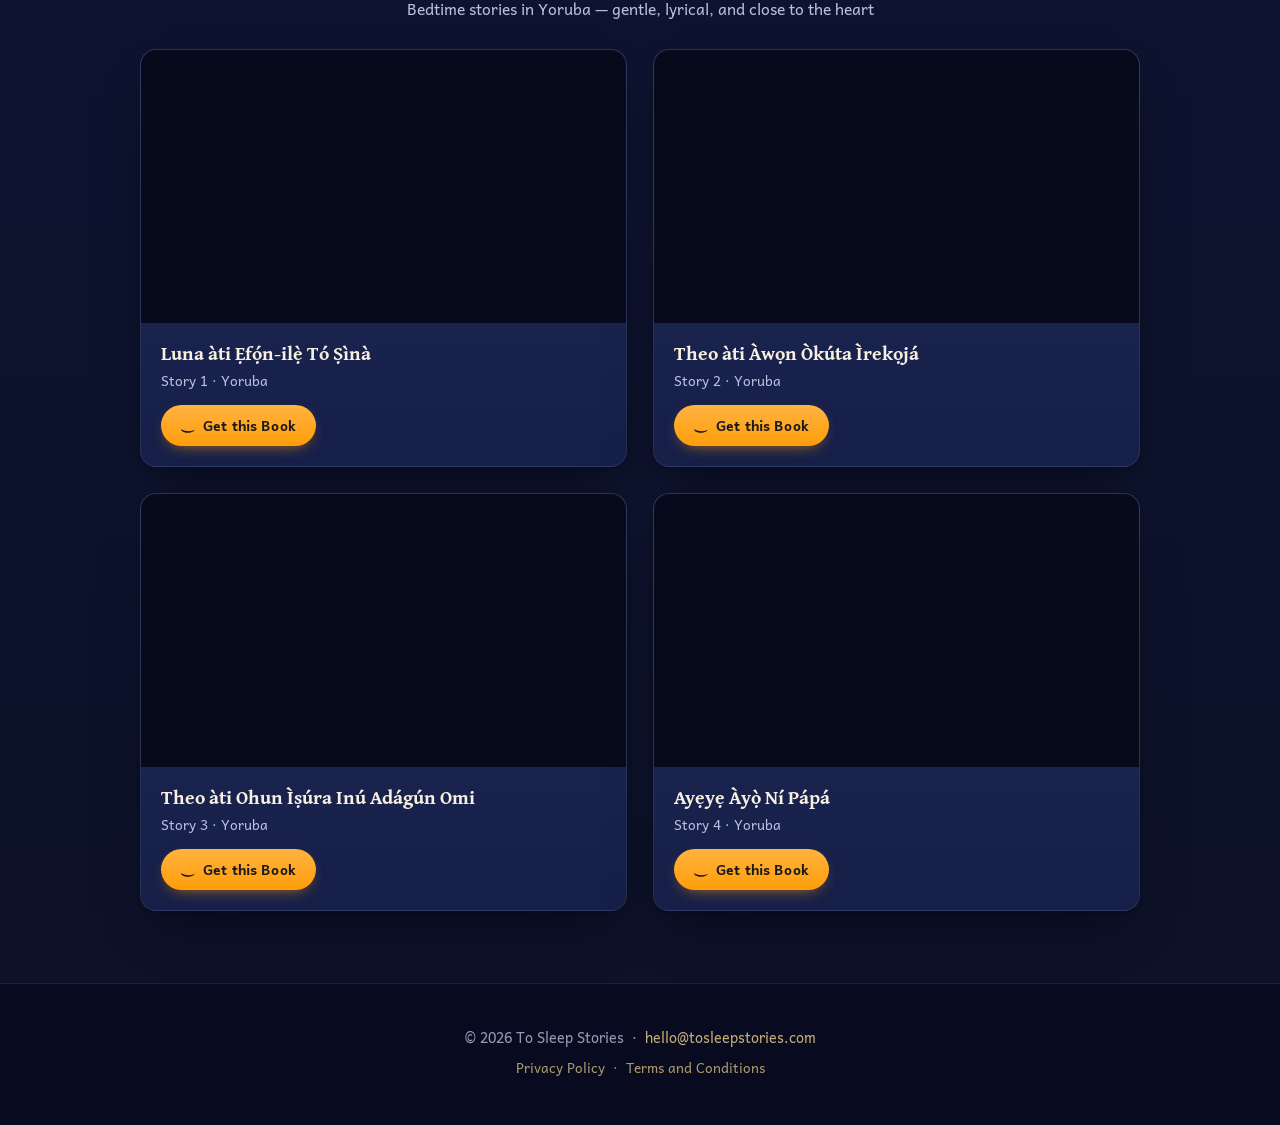
==== commit b41adfc2: "Hide the ALS Legacy button in the site navigation. Co-authored-by: Cursor <cursoragent@cursor.com>" ====
--- a/index.html
+++ b/index.html
@@ -163,10 +163,10 @@
     }
 
     .btn-legacy {
+      display: none;
       grid-column: 3;
       grid-row: 1;
       justify-self: end;
-      display: inline-flex;
       align-items: center;
       gap: 6px;
       padding: 9px 18px;
